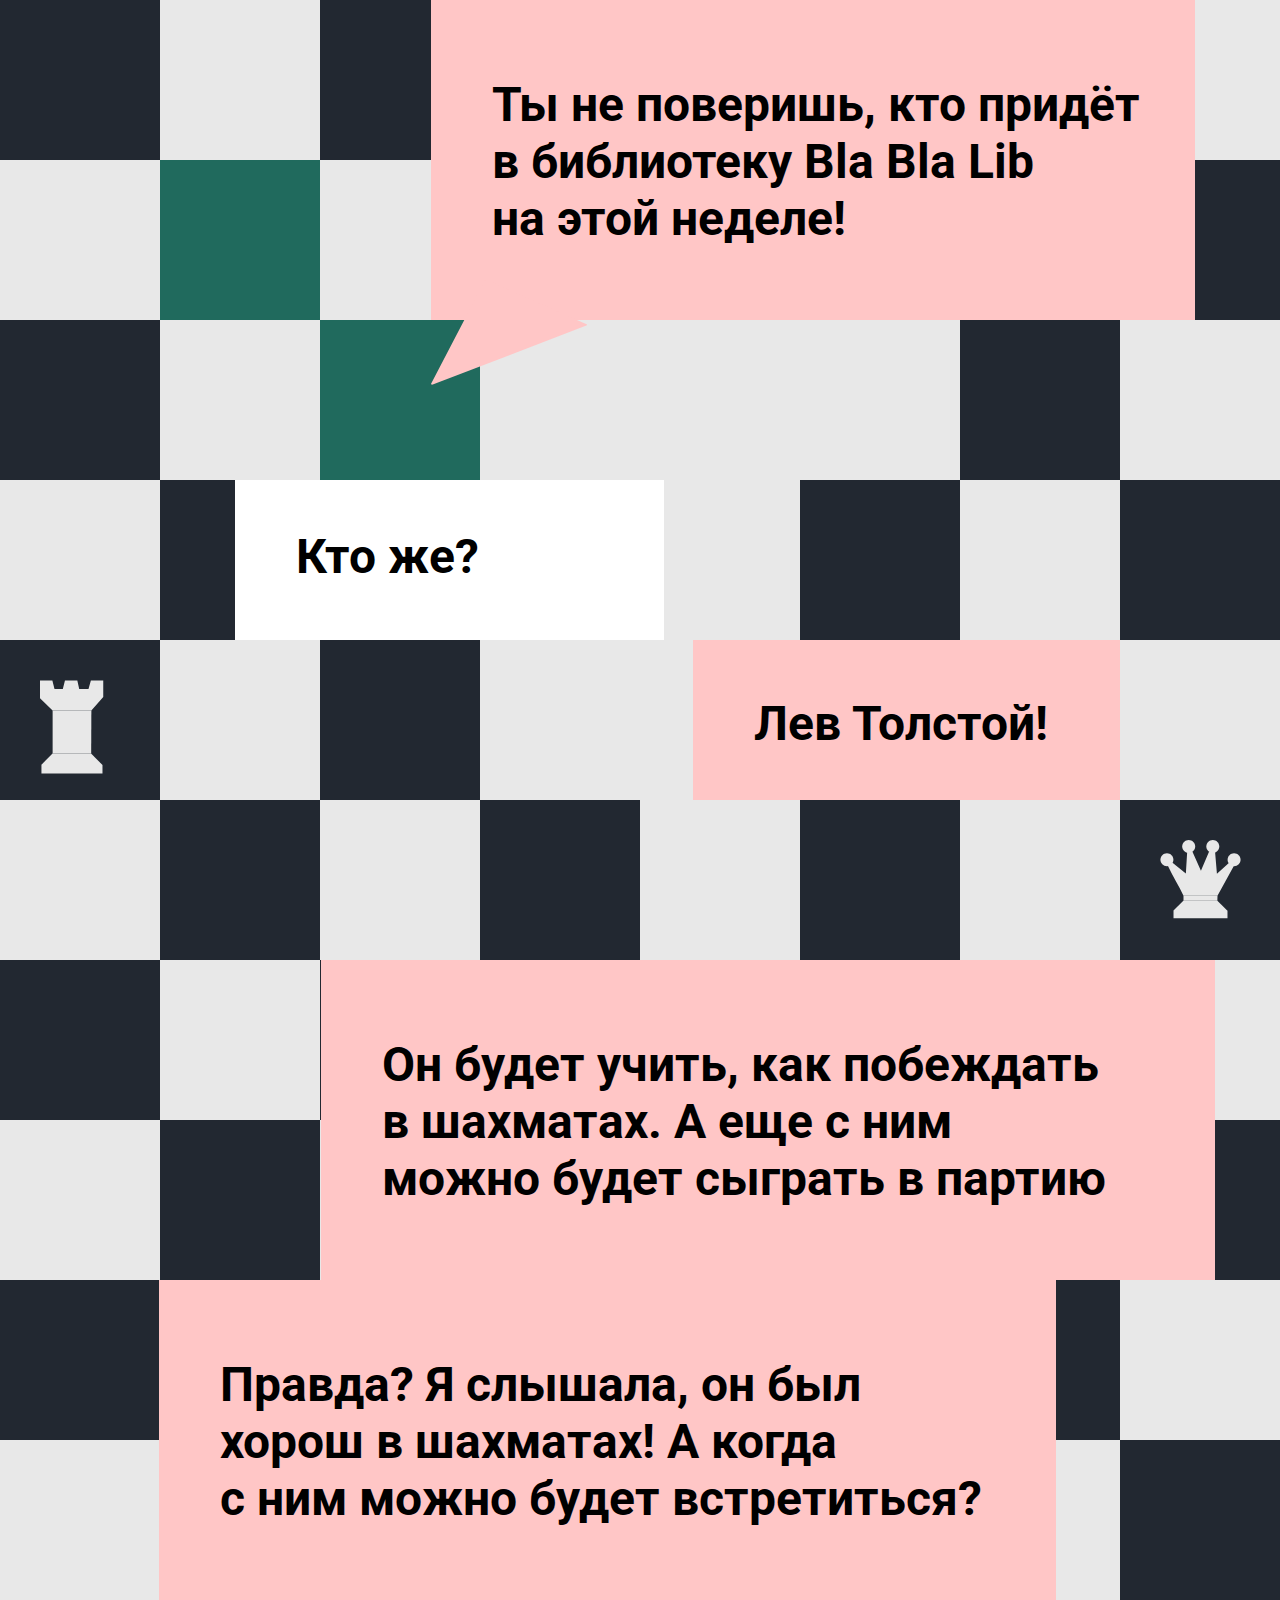
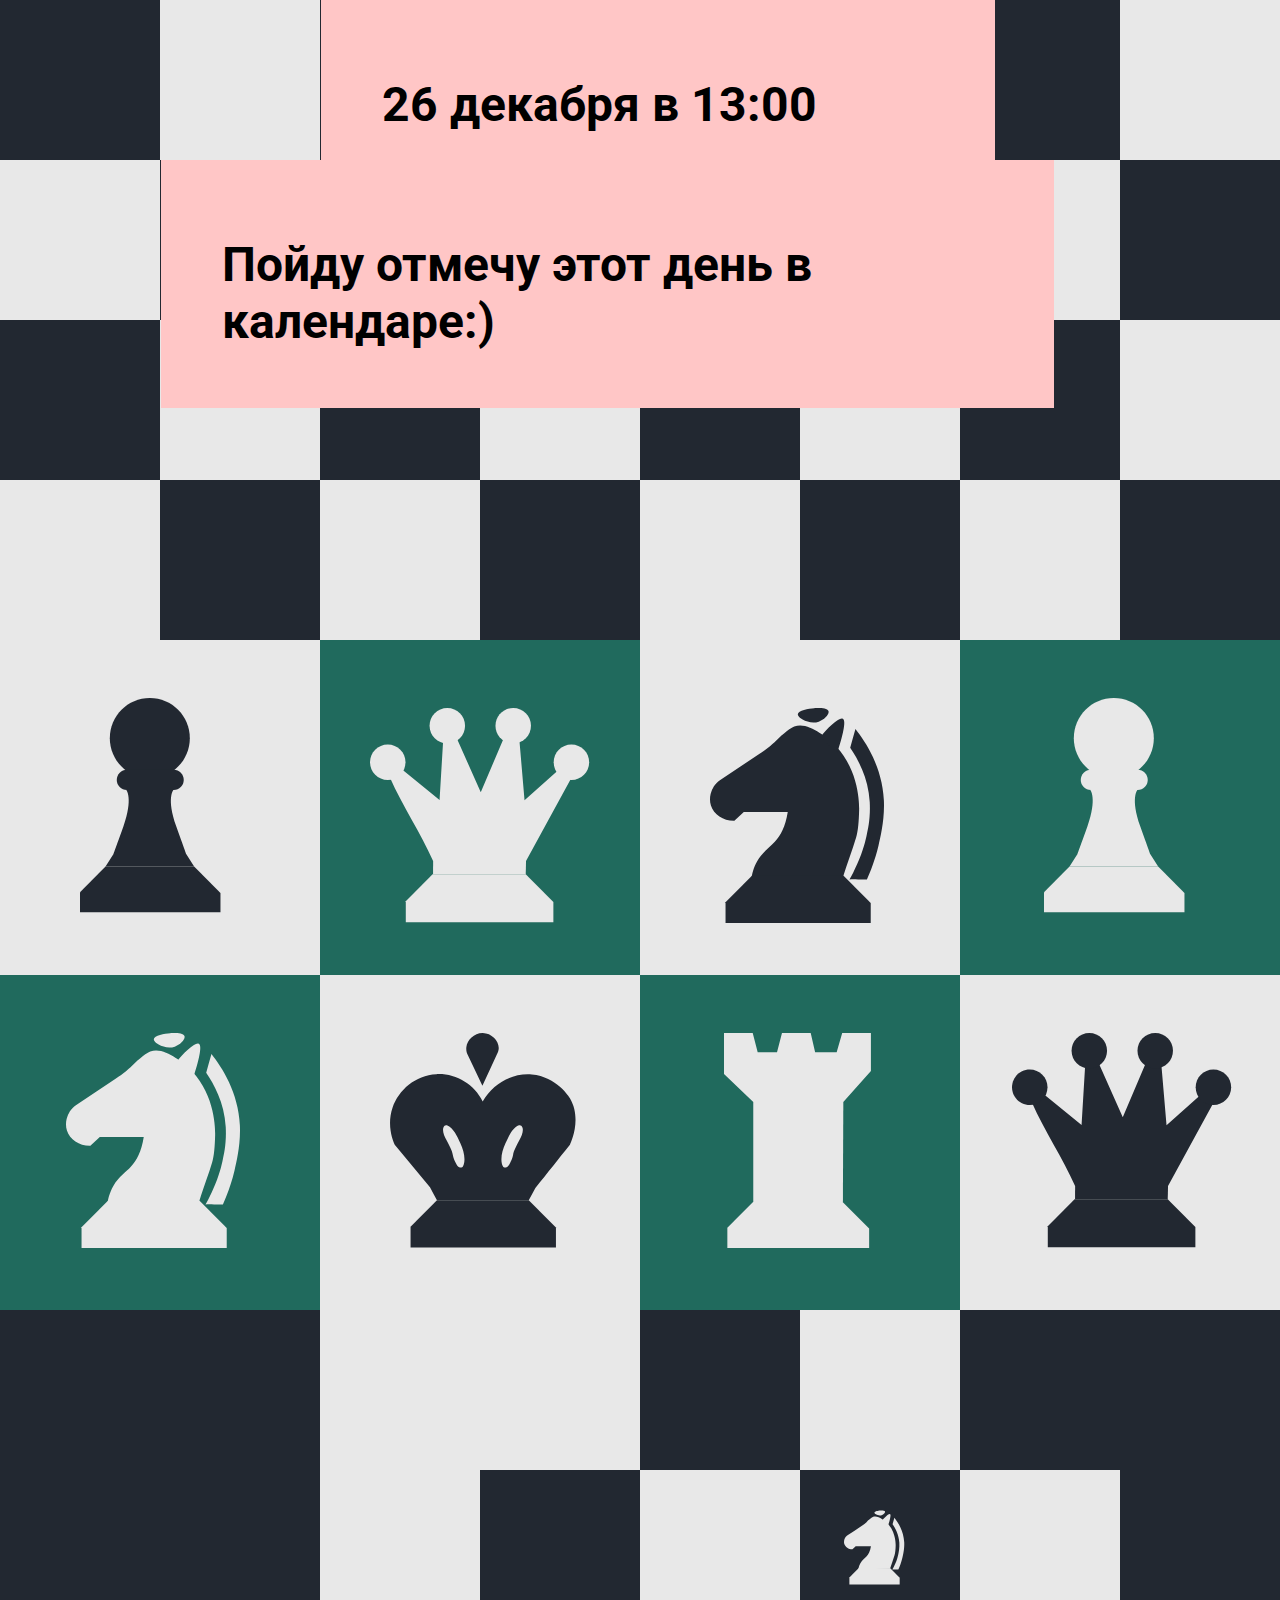
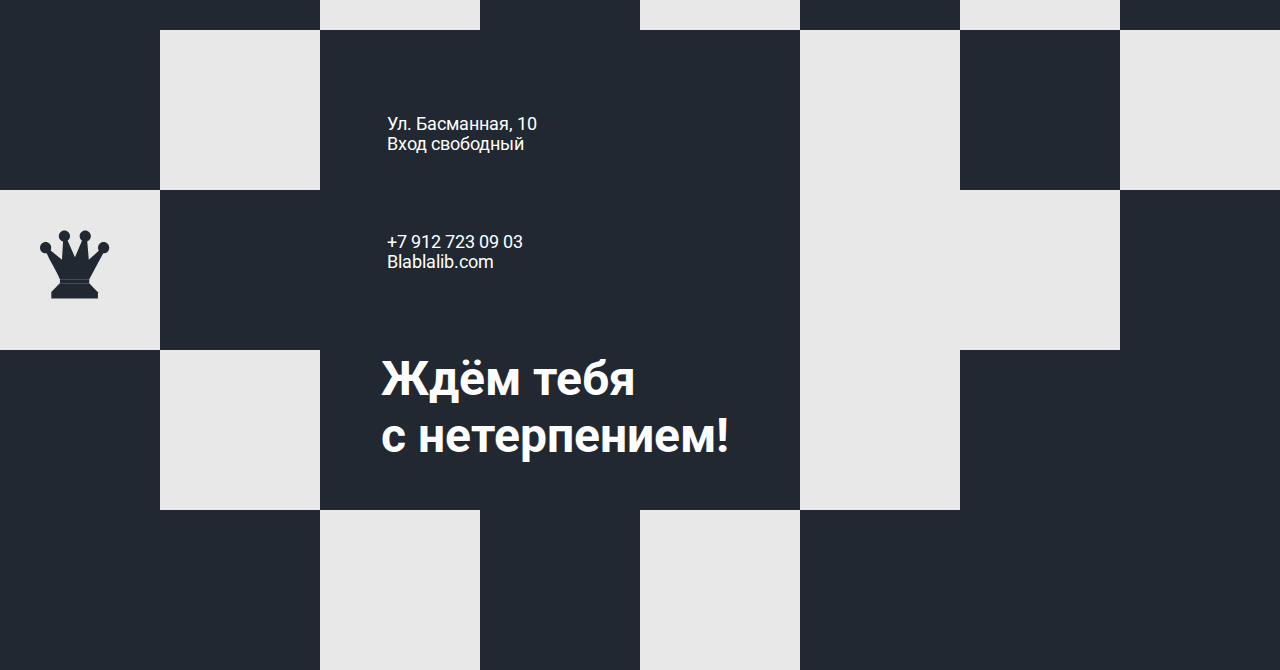
==== index.html @ cad7c288 "t" ====
<!DOCTYPE html>
<html>
<head>
  <link rel="preconnect" href="https://fonts.gstatic.com">
  <link href="https://fonts.googleapis.com/css2?family=Roboto:wght@300,400,700&display=swap" rel="stylesheet">

  <link rel="stylesheet" href="stylesheet/style.css">
    <title></title>
    </head>


    <body>

<div class="">

      <div id="bubble1">
 <div class="item-bubble1" style="background-color: #FFC6C6;"><h1 id="bubbletext" style="font-family: 'Roboto', sans-serif; font-size: 3rem; margin-left: 61px; margin-top: 76px;">Ты не поверишь, кто придёт <br>
в библиотеку Bla Bla Lib<br>
на этой неделе!</h1>
<img src="Images/triangle1.svg" alt="">
</div>
      </div>

      <div id="bubble2">
    <div class="item-bubble2" style="background-color: #FFFF;"><h1 id="bubbletext" style="font-family: 'Roboto', sans-serif; font-size: 3rem; margin-left: 61px; margin-top: 48px;">Кто же?</h1></div>

      </div>

      <div id="bubble3">
    <div class="item-bubble3" style="background-color: #FFC6C6;"><h1 id="bubbletext" style="font-family: 'Roboto', sans-serif; font-size: 3rem; line-height: 160px; margin-left: 61px; margin-top: 4px; text-align: left;">Лев Толстой!</h1></div>
      </div>

      <div id="bubble4">
    <div class="item-bubble4" style="background-color: #FFC6C6;"><h1 id="bubbletext" style="font-family: 'Roboto', sans-serif; font-size: 3rem; margin-left: 61px; margin-top: 76px;">Он будет учить, как побеждать<br>
в шахматах. А еще с ним <br>
можно будет сыграть  в партию</h1></div>
      </div>


      <div id="bubble5">
    <div class="item-bubble5" style="background-color: #FFC6C6;"><h1 id="bubbletext" style="font-family: 'Roboto', sans-serif; font-size: 48px; margin-left: 61px; margin-top: 76px;">Правда? Я слышала, он был <br>
хорош в шахматах! А когда <br>
с ним можно будет встретиться?</h1></div>
      </div>

      <div id="bubble6">
    <div class="item-bubble6" style="background-color: #FFC6C6;"><h1 id="bubbletext" style="  font-family: 'Roboto', sans-serif; font-size: 48px; margin-left: 61px; margin-top: 76px;">26 декабря в 13:00</h1></div>
      </div>


      <div id="bubble7">
    <div class="item-bubble7" style="background-color: #FFC6C6;"><h1 id="bubbletext" style="  font-family: 'Roboto', sans-serif; font-size: 48px; margin-left: 61px; margin-top: 76px;">Пойду отмечу этот день
в календаре:)</h1></div>
      </div>


<div class="grid-container1">
   <div class="grid-item1" style="background: #222831;"></div>
   <div class="grid-item1" style="background: #E8E8E8;"></div>
   <div class="grid-item1" style="background: #222831;"></div>
   <div class="grid-item1" style="background: #E8E8E8;"></div>
   <div class="grid-item1" style="background: #222831;"></div>
   <div class="grid-item1" style="background: #E8E8E8;"></div>
   <div class="grid-item1" style="background: #222831;"></div>
   <div class="grid-item1" style="background: #E8E8E8;"></div>
   <!-- #8 -->
   <div class="grid-item1" style="background: #E8E8E8;"></div>
   <div class="grid-item1" style="background: #206A5D;"></div>
   <div class="grid-item1" style="background: #E8E8E8;"></div>
   <div class="grid-item1" style="background: #222831;"></div>
   <div class="grid-item1" style="background: #E8E8E8;"></div>
   <div class="grid-item1" style="background: #222831;"></div>
   <div class="grid-item1" style="background: #E8E8E8;"></div>
   <div class="grid-item1" style="background: #222831;"></div>
   <!-- 8 -->
   <div class="grid-item1" style="background: #222831;"></div>
   <div class="grid-item1" style="background: #E8E8E8;"></div>
   <div class="grid-item1" style="background: #206A5D;"></div>
   <div class="grid-item1" style="background: #E8E8E8;"></div>
   <div class="grid-item1" style="background: #E8E8E8;"></div>
   <div class="grid-item1" style="background: #E8E8E8;"></div>
   <div class="grid-item1" style="background: #222831;"></div>
   <div class="grid-item1" style="background: #E8E8E8;"></div>
   <!-- 8 -->
   <div class="grid-item1" style="background: #E8E8E8;"></div>
   <div class="grid-item1" style="background: #222831;"></div>
   <div class="grid-item1" style="background: #E8E8E8;"></div>
   <div class="grid-item1" style="background: #222831;"></div>
   <div class="grid-item1" style="background: #E8E8E8;"></div>
   <div class="grid-item1" style="background: #222831;"></div>
   <div class="grid-item1" style="background: #E8E8E8;">
        <div class="animationkoroleva"></div>
   </div>
   <div class="grid-item1" style="background: #222831;">
        <!-- <div class="animationkoroleva"></div> -->
   </div>
   <!-- 8 -->
   <div class="grid-item1" style="background: #222831;">


     <img class="image1" src="Images/belayaladya.svg" alt="belayaladya">
     <div class="animationwhiteladya"></div>
   </img>


   </div>

   <div class="grid-item1" style="background: #E8E8E8;">
     <div class="animationwhiteladya"></div>
   </div>

   <div class="grid-item1" style="background: #222831;">
     <div class="animationwhiteladya"></div>
   </div>

   <div class="grid-item1" style="background: #E8E8E8;"></div>
   <div class="grid-item1" style="background: #E8E8E8;"></div>
   <div class="grid-item1" style="background: #E8E8E8;"></div>
   <div class="grid-item1" style="background: #222831;"></div>
   <div class="grid-item1" style="background: #E8E8E8;">
        <div class="animationkoroleva"></div>
   </div>
   <!-- #8 -->
   <div class="grid-item1" style="background: #E8E8E8;"></div>
   <div class="grid-item1" style="background: #222831;"></div>
   <div class="grid-item1" style="background: #E8E8E8;">
     <div class="animationwhiteladya"></div>
   </div>
   <div class="grid-item1" style="background: #222831;"></div>
   <div class="grid-item1" style="background: #E8E8E8;"></div>
   <div class="grid-item1" style="background: #222831;"></div>
   <div class="grid-item1" style="background: #E8E8E8;"></div>
   <div class="grid-item1" style="background: #222831;">
     <img class="image2" src="Images/belayakoroleva.svg" alt="belayakoroleva">
       <div class="animationkoroleva"></div>
     </img>
   </div>
   <!-- 8 -->
   <div class="grid-item1" style="background: #222831;"></div>
   <div class="grid-item1" style="background: #E8E8E8;"></div>
   <div class="grid-item1" style="background: #222831;"></div>
   <div class="grid-item1" style="background: #E8E8E8;"></div>
   <div class="grid-item1" style="background: #222831;"></div>
   <div class="grid-item1" style="background: #E8E8E8;"></div>
   <div class="grid-item1" style="background: #222831;"></div>
   <div class="grid-item1" style="background: #E8E8E8;"></div>
   <!-- 8 -->
   <div class="grid-item1" style="background: #E8E8E8;"></div>
   <div class="grid-item1" style="background: #222831;"></div>
   <div class="grid-item1" style="background: #E8E8E8;"></div>
   <div class="grid-item1" style="background: #222831;"></div>
   <div class="grid-item1" style="background: #E8E8E8;"></div>
   <div class="grid-item1" style="background: #222831;"></div>
   <div class="grid-item1" style="background: #E8E8E8;"></div>
   <div class="grid-item1" style="background: #222831;"></div>
   <!-- 8 -->
   <div class="grid-item1" style="background: #222831;"></div>
   <div class="grid-item1" style="background: #E8E8E8;"></div>
   <div class="grid-item1" style="background: #222831;"></div>
   <div class="grid-item1" style="background: #E8E8E8;"></div>
   <div class="grid-item1" style="background: #222831;"></div>
   <div class="grid-item1" style="background: #E8E8E8;"></div>
   <div class="grid-item1" style="background: #222831;"></div>
   <div class="grid-item1" style="background: #E8E8E8;"></div>
   <!-- 8 -->
   <div class="grid-item1" style="background: #E8E8E8;"></div>
   <div class="grid-item1" style="background: #222831;"></div>
   <div class="grid-item1" style="background: #E8E8E8;"></div>
   <div class="grid-item1" style="background: #222831;"></div>
   <div class="grid-item1" style="background: #E8E8E8;"></div>
   <div class="grid-item1" style="background: #222831;"></div>
   <div class="grid-item1" style="background: #E8E8E8;"></div>
   <div class="grid-item1" style="background: #222831;"></div>
   <!-- 8 -->
   <div class="grid-item1" style="background: #222831;"></div>
   <div class="grid-item1" style="background: #E8E8E8;"></div>
   <div class="grid-item1" style="background: #222831;"></div>
   <div class="grid-item1" style="background: #E8E8E8;"></div>
   <div class="grid-item1" style="background: #222831;"></div>
   <div class="grid-item1" style="background: #E8E8E8;"></div>
   <div class="grid-item1" style="background: #222831;"></div>
   <div class="grid-item1" style="background: #E8E8E8;"></div>
   <!-- 8 -->
   <div class="grid-item1" style="background: #E8E8E8;"></div>
   <div class="grid-item1" style="background: #222831;"></div>
   <div class="grid-item1" style="background: #E8E8E8;"></div>
   <div class="grid-item1" style="background: #222831;"></div>
   <div class="grid-item1" style="background: #E8E8E8;"></div>
   <div class="grid-item1" style="background: #222831;"></div>
   <div class="grid-item1" style="background: #E8E8E8;"></div>
   <div class="grid-item1" style="background: #222831;"></div>
   <!-- 8 -->
   <div class="grid-item1" style="background: #222831;"></div>
   <div class="grid-item1" style="background: #E8E8E8;"></div>
   <div class="grid-item1" style="background: #222831;"></div>
   <div class="grid-item1" style="background: #E8E8E8;"></div>
   <div class="grid-item1" style="background: #222831;"></div>
   <div class="grid-item1" style="background: #E8E8E8;"></div>
   <div class="grid-item1" style="background: #222831;"></div>
   <div class="grid-item1" style="background: #E8E8E8;"></div>
   <!-- 8 -->
   <div class="grid-item1" style="background: #E8E8E8;"></div>
   <div class="grid-item1" style="background: #222831;"></div>
   <div class="grid-item1" style="background: #E8E8E8;"></div>
   <div class="grid-item1" style="background: #222831;"></div>
   <div class="grid-item1" style="background: #E8E8E8;"></div>
   <div class="grid-item1" style="background: #222831;"></div>
   <div class="grid-item1" style="background: #E8E8E8;"></div>
   <div class="grid-item1" style="background: #222831;"></div>

</div class="grid-2">

<div class="line1">
<div class="grid-item2" style="background: #E8E8E8;">
  <img id="image3" src="Images/figurka3.svg" alt="figurka3"></img>
</div>

<div class="grid-item2" style="background: #206A5D;">
<img id="image4" src="Images/figurka4.svg" alt="belayakoroleva"></img>
</div>

<div class="grid-item2" style="background: #E8E8E8;">
  <img id="image5" src="Images/figurka5.svg" alt="belayakoroleva"></img>
</div>

<div class="grid-item2" style="background: #206A5D;">
  <img id="image6" src="Images/figurka6.svg" alt="belayakoroleva"></img>
</div>
</div>


<div class="line2">

<div class="grid-item2" style="background: #206A5D;">
    <div><img id="image7" src="Images/figurka7.svg" alt="belayakoroleva"></img></div>
</div>

<div class="grid-item2" style="background: #E8E8E8;">
    <div><img id="image8" src="Images/figurka8.svg" alt="belayakoroleva"></img></div>
</div>

<div class="grid-item2" style="background: #206A5D;">
    <div><img id="image9" src="Images/figurka9.svg" alt="belayakoroleva"></img></div>
</div>

<div class="grid-item2" style="background: #E8E8E8;">
    <div><img id="image10" src="Images/figurka10.svg" alt="belayakoroleva"></img></div>
</div>

</div>
</div>

<div class="grid-container-3">
   <div class="grid-item3" style="background: #222831;"></div>
   <div class="grid-item3" style="background: #222831;"></div>
   <div class="grid-item3" style="background: #E8E8E8;"></div>
   <div class="grid-item3" style="background: #E8E8E8;"></div>
   <div class="grid-item3" style="background: #222831;"></div>
   <div class="grid-item3" style="background: #E8E8E8;"></div>
   <div class="grid-item3" style="background: #222831;"></div>
   <div class="grid-item3" style="background: #222831;"></div>
   <!-- 4 -->
   <div class="grid-item3" style="background: #222831;"></div>
   <div class="grid-item3" style="background: #222831;"></div>
   <div class="grid-item3" style="background: #E8E8E8;"></div>
   <div class="grid-item3" style="background: #222831;"></div>
   <div class="grid-item3" style="background: #E8E8E8;"></div>
   <div class="grid-item3" style="background: #222831;">
     <img id="image11" src="Images/figurka11.svg" alt="belayakoroleva"></img>
   </div>
   <div class="grid-item3" style="background: #E8E8E8;"></div>
   <div class="grid-item3" style="background: #222831;"></div>
   <!-- 4 -->
   <div class="grid-item3" style="background: #222831;"></div>
   <div class="grid-item3" style="background: #E8E8E8;"></div>
   <div class="grid-item3" style="background: #222831;">
       <p class="basmannaya" style="color: #FFFFFF; font-family: 'Roboto', sans-serif;  font-weight: regular; font-size: 1.1rem; margin-left: 3.8em; margin-top: 4.75em;">Ул. Басманная, 10 <br>Вход свободный</p>
   </div>
   <div class="grid-item3" style="background: #222831;"></div>
   <div class="grid-item3" style="background: #222831;"></div>
   <div class="grid-item3" style="background: #E8E8E8;"></div>
   <div class="grid-item3" style="background: #222831;"></div>
   <div class="grid-item3" style="background: #E8E8E8;"></div>
   <!-- 4 -->
   <div class="grid-item1" style="background: #E8E8E8;">
     <img id="image12" src="Images/figurka12.svg" alt="belayakoroleva"></img>
   </div>
   <div class="grid-item3" style="background: #222831;"></div>
   <div class="grid-item3" style="background: #222831;">
      <p class="phonenumber" style="color: #FFFFFF; font-family: 'Roboto', sans-serif; font-weight: regular; font-size: 1.1rem; margin-left: 3.8em; margin-top: 2.4em;">+7 912 723 09 03 <br>Blablalib.com</p>
   </div>
   <div class="grid-item3" style="background: #222831;"></div>
   <div class="grid-item3" style="background: #222831;"></div>
   <div class="grid-item3" style="background: #E8E8E8;"></div>
   <div class="grid-item3" style="background: #E8E8E8;"></div>
   <div class="grid-item3" style="background: #222831;"></div>
   <!-- 4 -->
   <div class="grid-item3" style="background: #222831;"></div>
   <div class="grid-item3" style="background: #E8E8E8;">
     <p class="zhdyom" style="color: #FFFFFF; font-family: 'Roboto', sans-serif; font-weight: bold; font-size: 3rem; margin-left: 4.6em; margin-top: 0;">Ждём тебя <br>
с нетерпением!</p>
   </div>
   <div class="grid-item3" style="background: #222831;"></div>
   <div class="grid-item3" style="background: #222831;"></div>
   <div class="grid-item3" style="background: #222831;"></div>
   <div class="grid-item3" style="background: #E8E8E8;"></div>
   <div class="grid-item3" style="background: #222831;"></div>
   <div class="grid-item3" style="background: #222831;"></div>
   <!-- 4 -->
   <div class="grid-item3" style="background: #222831;"></div>
   <div class="grid-item3" style="background: #222831;"></div>
   <div class="grid-item3" style="background: #E8E8E8;"></div>
   <div class="grid-item3" style="background: #222831;"></div>
   <div class="grid-item3" style="background: #E8E8E8;"></div>
   <div class="grid-item3" style="background: #222831;"></div>
   <div class="grid-item3" style="background: #222831;"></div>
   <div class="grid-item3" style="background: #222831;"></div>
 </div>




</div>
    </body>
 </html>
---- stylesheet/style.css ----
body {
  background-color: white;
  font-family: 'Roboto' sans-serif;
  margin: 0;
  width: 1280px;
  height: auto;
}

@media (min-width: 1680px) {
  h1 {
    font-size: 3.8125rem;
  }

  .grid-item1 {
    width: 210px;
    height: 210px;
  }
  .grid-item2 {
    width: 420px;
    height: 420px;
  }

}

@media (min-width: 320px) {
  #bubbletext {
    font-size: .75rem;
  }
  .grid-item1 {
    width: 80px;
    height: 80px;
  }
  .grid-item2 {
    width: 160px;
    height: 160px;
  }
}

.item-bubble1 {
  background-color: #FFC6C6;
  width: 764px;
  height: 320px;
  z-index: 3;
  left: 431px;
  top: 0px;
  position: absolute;
  justify-content: center;
}


.item-bubble2 {
  background-color: #FFFF;
  width: 429px;
  height: 160px;
  z-index: 4;
  left: 235px;
  top: 480px;
  position: absolute;
  justify-content: center;
}

.triangle2 {
  position: relative;
  left: 430px;
  top: 460px;
  z-index: 16;
  display: inline-block;
}

.item-bubble3 {
  background-color: #FFC6C6;
  width: 427px;
  height: 160px;
  z-index: 5;
  left: 693px;
  top: 640px;
  position: absolute;
  justify-content: center;
}

.item-bubble4 {
  background-color: #FFC6C6;
  width: 894px;
  height: 320px;
  z-index: 6;
  left: 321px;
  top: 960px;
  position: absolute;
  justify-content: center;
}

.item-bubble5 {
  background-color: #FFFF;
  width: 897px;
  height: 320px;
  z-index: 7;
  left: 159px;
  top: 1280px;
  display: inline-block;
  position: absolute;
  justify-content: center;
}

.item-bubble6 {
  background-color: #FFC6C6;
  width: 674px;
  height: 160px;
  z-index: 8;
  left: 321px;
  top: 1600px;
    display: inline-block;
    position: absolute;
    justify-content: center;
}

.item-bubble7 {
  background-color: #FFFF;
  width: 893px;
  height: 248px;
  z-index: 9;
  left: 161px;
  top: 1760px;
  display: inline-block;
  position: absolute;
  justify-content: center;
}


/* CONTAINERS */

.grid-container1 {

  z-index: 1;
  height: 960px;

  display: grid;
  grid-template-columns: repeat(8, 1fr) ;
  grid-template-rows: repeat(14, 1fr);
  grid-gap: 0;
  justify-content: center;

}

.grid-item1 {
  position: relative;
  width: 160px;
  height: 160px;

}

.grid-2 {
  height: 320px;
  width: 640px;
  display: grid;
  grid-template-columns: repeat(4, 1fr);
  grid-template-rows: 1fr 1fr;
  z-index: 10;
  position: relative;
  grid-gap: 0;

}


.grid-item2 {
position: relative;
display: inline-block;
justify-content: center;
  width: 320px;
  height: 335px;
}

.line1 {
  display: flex;
  margin-top: 1280px;
}

.line2 {
  display: flex;
}

.image1 {
  position: absolute;
  width: 64.23px;
  height: 94px;
  justify-content: center;
  display: inline-block;
  align-items: center;
  left: calc(50% - 40px);
  top: calc(50% - 40px);

}

.animationwhiteladya {
  width: 480px;
  height: 320px;
  top: 673px;
  left: 48px;
  display: block;
  position: absolute;
  animation-name: animationwhiteladya;
  animation-duration: 4s;
  animation-play-state: paused;
}

.animationwhiteladya:active, .animationwhiteladya:hover{
  animation-play-state: running;
}

@keyframes animationwhiteladya {
  0% {top: 673px; left: 48px;}
  33% {top: 673px; left: 208px; }
  66% {top: 673px; left: 368px; }
  100% {top: 833px; left: 368px; }
}



.image2 {
  position: relative;
  width: 81px;
  height: 79.15px;
  justify-content: center;
  display: inline-block;
  left: calc(50% - 40px);
  top: calc(50% - 40px);
}

.animationkoroleva {
  width: 320px;
  height: 480px;
  top: 840px;
  left: 1115px;
  display: inline-block;
  position: absolute;
  animation-name: animationkoroleva;
  animation-duration: 4s;
  animation-play-state: paused;
}

.animationkoroleva:active {
  animation-play-state: running;
}

@keyframes animationkoroleva {
0% {top: 840px; left: 1155px;}
  33% {top: 680px; left: 1155px; }
  66% {top: 522px; left: 1155px; }
  100% {top: 520px; left: 1000px; }
}

#image3 {
  position: relative;
  width: 141.46px;
  height: 215.3px;
  justify-content: center;
  display: inline-block;
  left: calc(50% - 80px);
  top: calc(50% - 110px);
  animation-name: rotateimage3;
  animation-duration: 1s;
  animation-play-state: paused;
}

#image3:active {
  animation-play-state: running;
}

@keyframes rotateimage3 {
0% {transform: rotate(0deg);}
100% {transform: rotate(360deg);}
}



#image4 {
  position: absolute;
  width: 220.17px;
  height: 215.15px;
  justify-content: center;
  display: inline-block;
  left: calc(50% - 110px);
  top: calc(50% - 100px);
  animation-name: rotateimage4;
  animation-duration: 1s;
  animation-play-state: paused;

}


#image4:active {
  animation-play-state: running;
}

@keyframes rotateimage4 {
0% {transform: rotate(0deg);}
100% {transform: rotate(360deg);}
}

#image5 {
  position: absolute;
  justify-content: center;
  display: inline-block;
  left: calc(50% - 90px);
  top: calc(50% - 100px);
  animation-name: rotateimage5;
  animation-duration: 1s;
  animation-play-state: paused;
}


#image5:active {
  animation-play-state: running;
}

@keyframes rotateimage5 {
0% {transform: rotate(0deg);}
100% {transform: rotate(360deg);}
}

#image6 {
  position: absolute;
  width: 141.46px;
  height: 215.3px;
  justify-content: center;
  display: inline-block;
  left: calc(50% - 76px);
  top: calc(50% - 110px);
  animation-name: rotateimage6;
  animation-duration: 1s;
  animation-play-state: paused;
}


#image6:active {
  animation-play-state: running;
}

@keyframes rotateimage6 {
0% {transform: rotate(0deg);}
100% {transform: rotate(360deg);}
}

#image7 {
  position: absolute;
  justify-content: center;
  display: inline-block;
  left: calc(50% - 94px);
  top: calc(50% - 110px);
  animation-name: rotateimage7;
  animation-duration: 1s;
  animation-play-state: paused;
}


#image7:active {
  animation-play-state: running;
}

@keyframes rotateimage7 {
0% {transform: rotate(0deg);}
100% {transform: rotate(360deg);}
}

#image8 {
  position: absolute;
  width: 185.57px;
  height: 215.41px;
  justify-content: center;
  display: inline-block;
  left: calc(50% - 90px);
  top: calc(50% - 110px);
  animation-name: rotateimage8;
  animation-duration: 1s;
  animation-play-state: paused;
}


#image8:active {
  animation-play-state: running;
}

@keyframes rotateimage8 {
0% {transform: rotate(0deg);}
100% {transform: rotate(360deg);}
}

#image9 {
  position: absolute;
  justify-content: center;
  display: inline-block;
  left: calc(50% - 76px);
  top: calc(50% - 110px);
  animation-name: rotateimage9;
  animation-duration: 1s;
  animation-play-state: paused;
}


#image9:active {
  animation-play-state: running;
}

@keyframes rotateimage9 {
0% {transform: rotate(0deg);}
100% {transform: rotate(360deg);}
}

#image10 {
  position: absolute;
  width: 220.17px;
  height: 215.15px;
  justify-content: center;
  display: inline-block;
  left: calc(50% - 108px);
  top: calc(50% - 110px);
  animation-name: rotateimage10;
  animation-duration: 1s;
  animation-play-state: paused;
}


#image10:active {
  animation-play-state: running;
}

@keyframes rotateimage10 {
0% {transform: rotate(0deg);}
100% {transform: rotate(360deg);}
}


.grid-container-3{
  z-index: 12;
  height: 960px;

  display: grid;
  grid-template-columns: repeat(8, 1fr) ;
  grid-template-rows: repeat(6, 1fr);
  justify-content: center;

}

.grid-item3 {
  position: relative;
  width: 160px;
  height: 160px;
}

#image11 {
  position: absolute;
  width: 60.78px;
  height: 75.08px;
  justify-content: center;
  display: inline-block;
  align-items: center;
  left: calc(50% - 36px);
  top: calc(50% - 40px);

}

#image12 {
  position: absolute;
  width: 70.3px;
  height: 68.69px;
  justify-content: center;
  display: inline-block;
  align-items: center;
  left: calc(50% - 40px);
  top: calc(50% - 40px);

}

.basmannaya {
  position: absolute;
  width: 300px;
  z-index: 17;
}

.phonenumber {
  position: absolute;
  width: 186px;
  z-index: 18;
}
.zhdyom {
  position: absolute;
  width: 778px;
  z-index: 19;
}

.container-info {
  width: 30%;
  display: grid;
  grid-template-columns: repeat(3, 1fr) ;
  grid-template-rows: repeat(3, 1fr);
  justify-content: center;
  grid-gap: 0;


  z-index: 14;
  top: 800px;
  left: 320px;
}


/* media query */
@media (max-width: 320px) {
  .grid-container1 {

    z-index: 1;
    height: 960px;

    display: grid;
    grid-template-columns: repeat(8, 1fr) ;
    grid-template-rows: repeat(14, 1fr);
    grid-gap: 0;
    justify-content: center;
}


.grid-item4 {
  position: absolute;
  width: 160px;
  height: 160px;
}



@media (min-width: 320px) {
  #bubbletext {
    font-size: .75rem;
  }
  .grid-item1 {
    width: 80px;
    height: 80px;
  }
  .grid-item2 {
    width: 160px;
    height: 160px;
  }
}
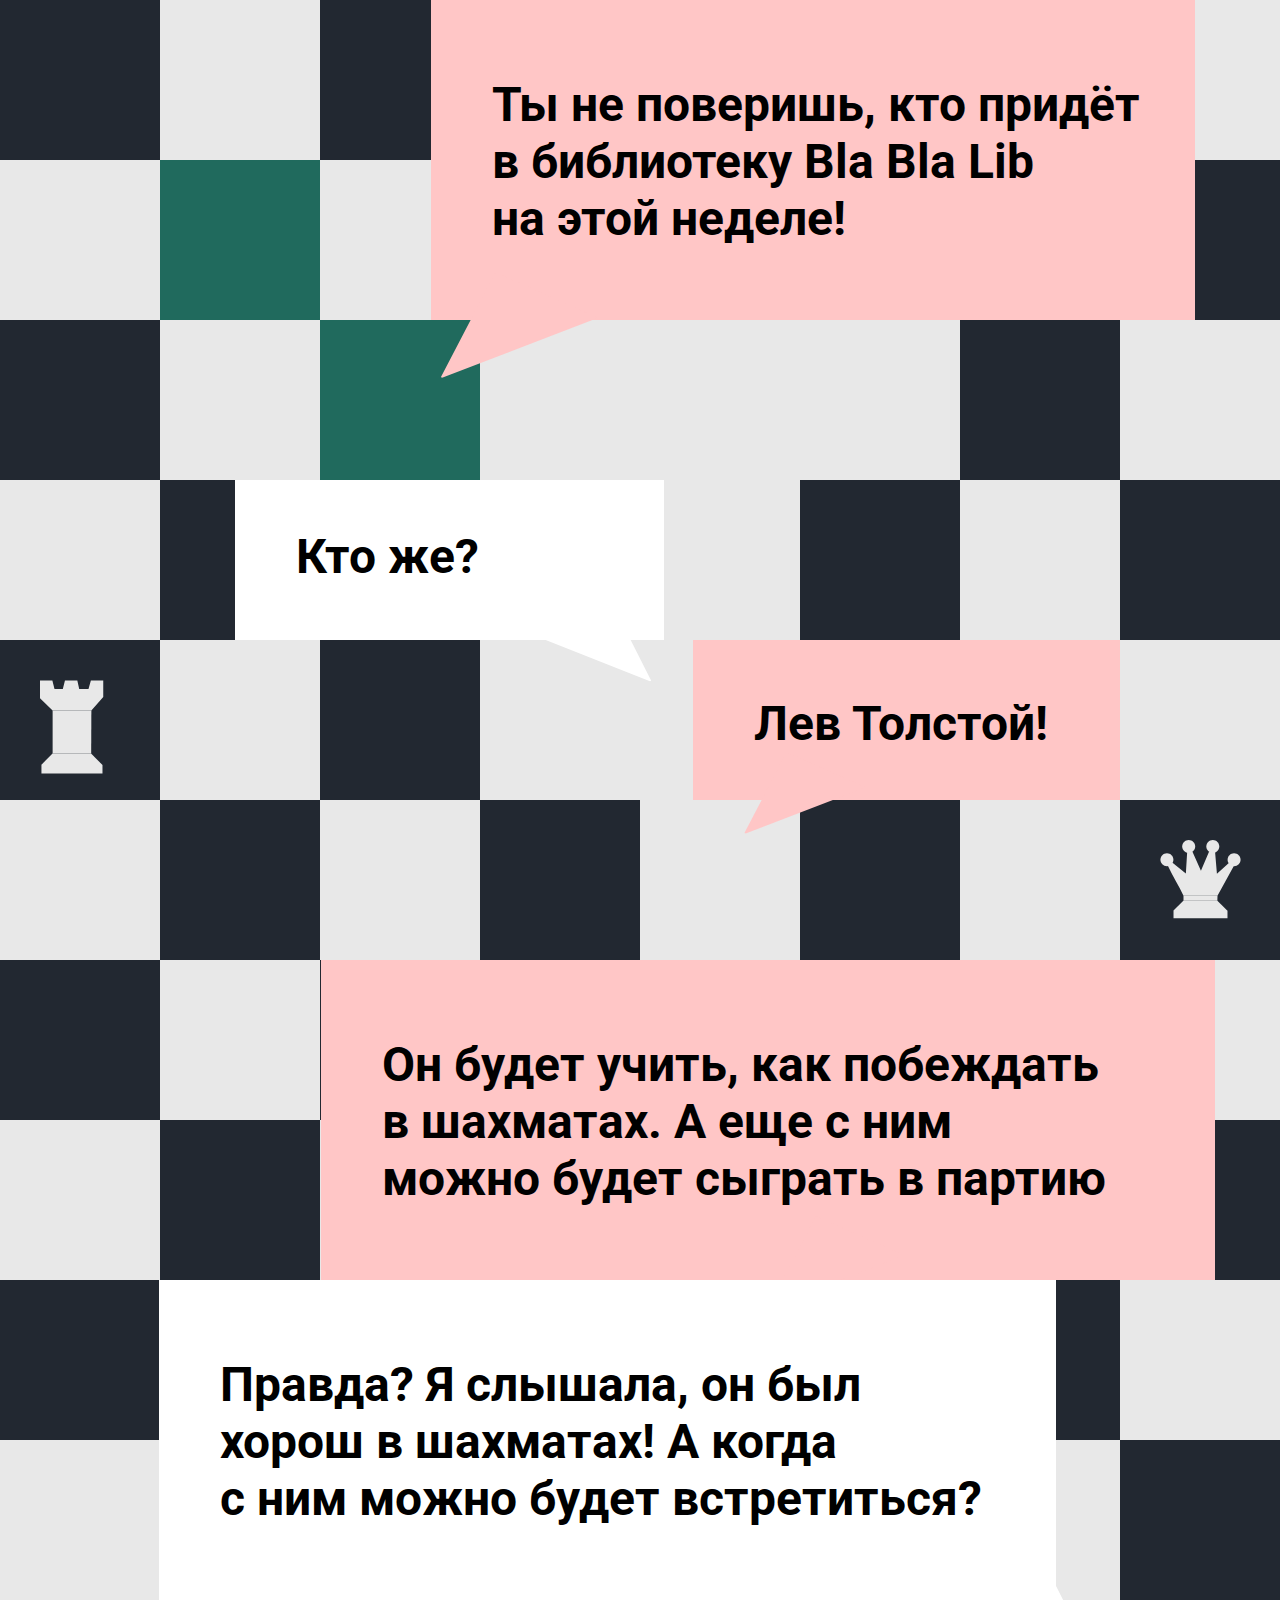
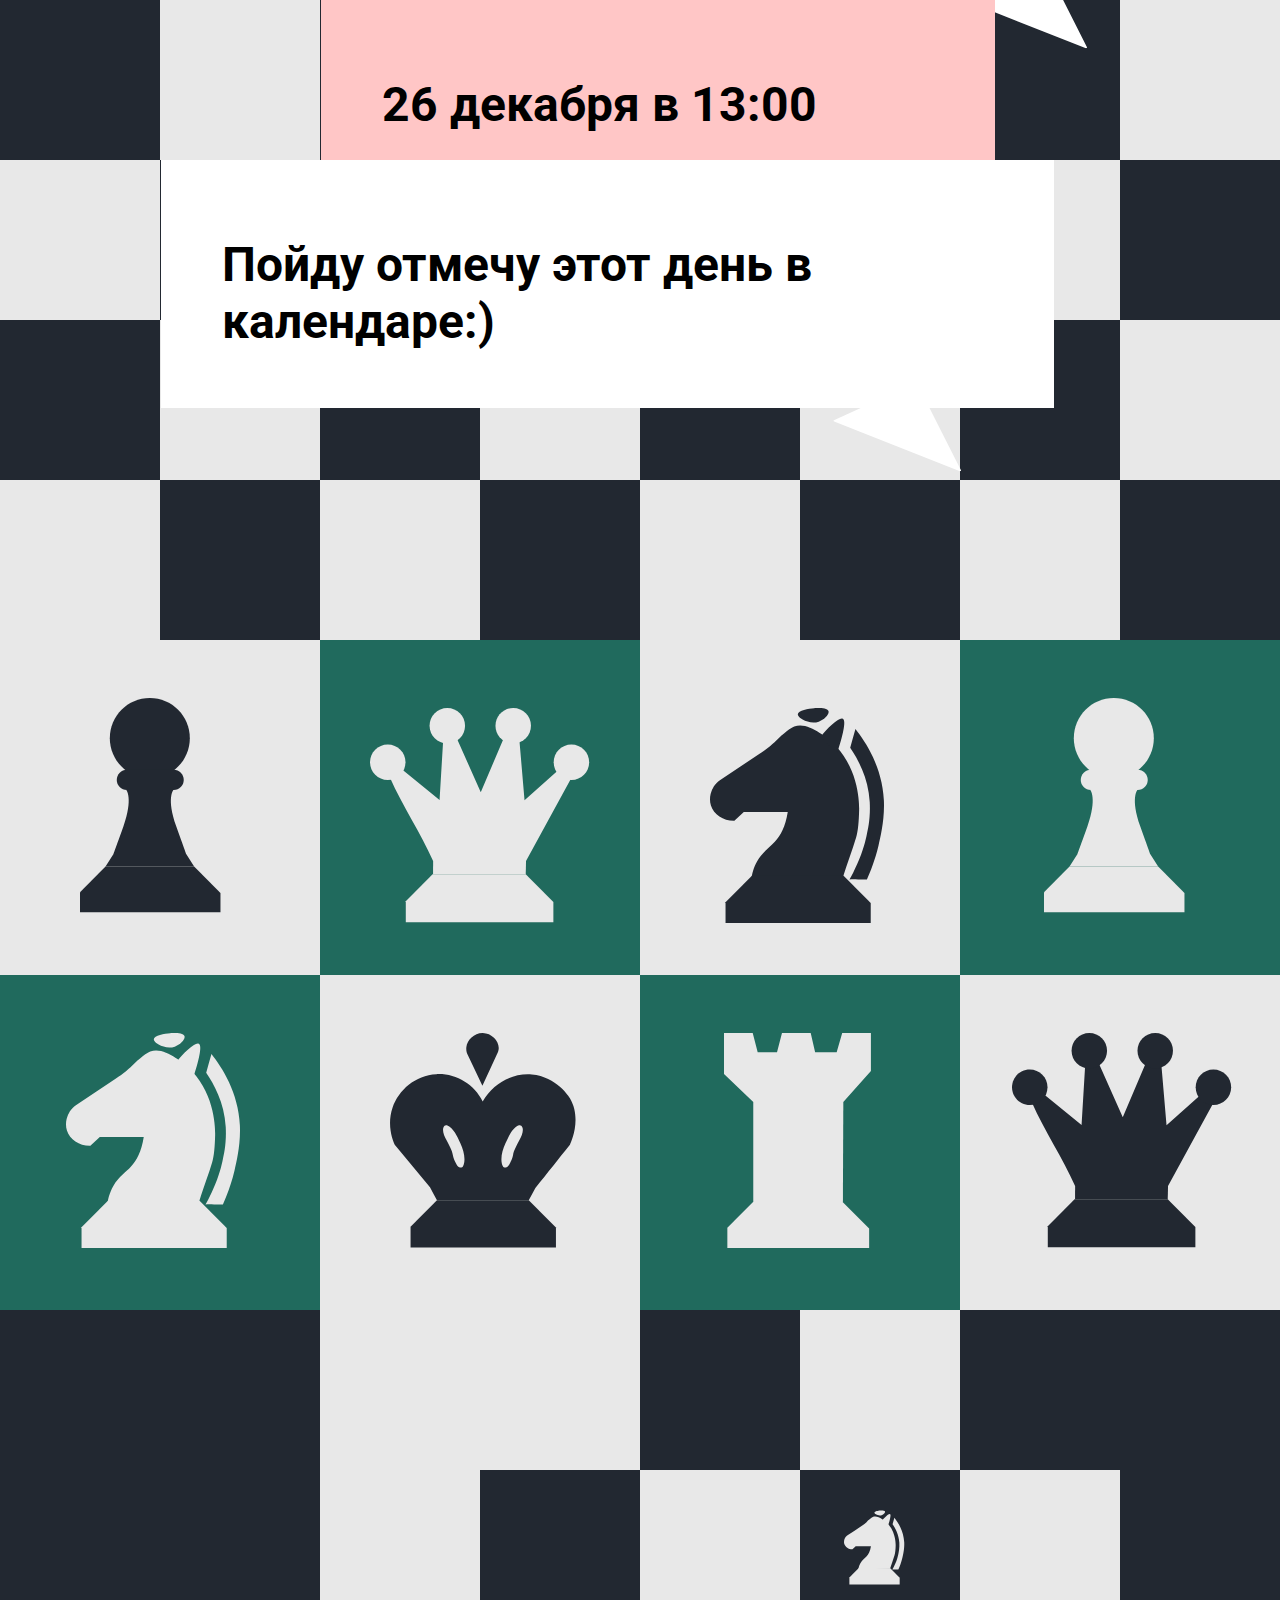
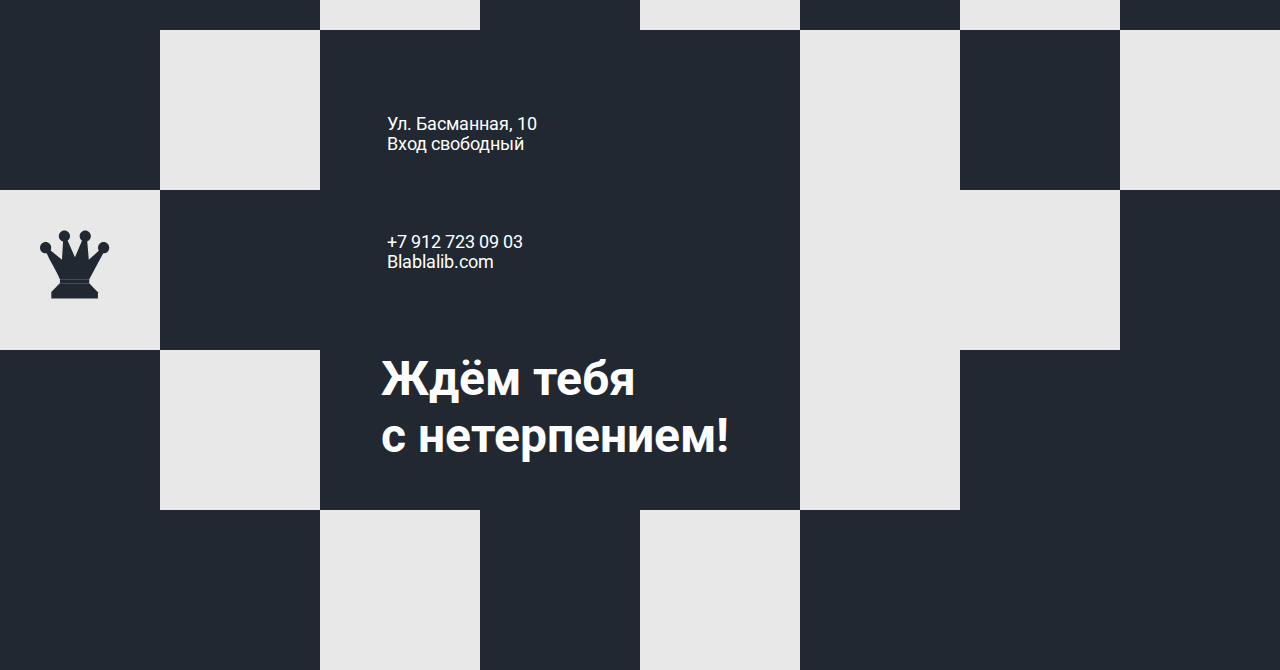
==== commit 045ef408: "t" ====
--- a/index.html
+++ b/index.html
@@ -17,40 +17,46 @@
  <div class="item-bubble1" style="background-color: #FFC6C6;"><h1 id="bubbletext" style="font-family: 'Roboto', sans-serif; font-size: 3rem; margin-left: 61px; margin-top: 76px;">Ты не поверишь, кто придёт <br>
 в библиотеку Bla Bla Lib<br>
 на этой неделе!</h1>
-<img src="Images/triangle1.svg" alt="">
+<img src="Images/triangle1.svg" alt="" class="triangle1">
 </div>
       </div>
 
       <div id="bubble2">
-    <div class="item-bubble2" style="background-color: #FFFF;"><h1 id="bubbletext" style="font-family: 'Roboto', sans-serif; font-size: 3rem; margin-left: 61px; margin-top: 48px;">Кто же?</h1></div>
+    <div class="item-bubble2" style="background-color: #FFFF;"><h1 id="bubbletext" style="font-family: 'Roboto', sans-serif; font-size: 3rem; margin-left: 61px; margin-top: 48px;">Кто же?</h1>
+      <img src="Images/triangle2.svg" alt="" class="triangle2"></div>
 
       </div>
 
       <div id="bubble3">
-    <div class="item-bubble3" style="background-color: #FFC6C6;"><h1 id="bubbletext" style="font-family: 'Roboto', sans-serif; font-size: 3rem; line-height: 160px; margin-left: 61px; margin-top: 4px; text-align: left;">Лев Толстой!</h1></div>
+    <div class="item-bubble3" style="background-color: #FFC6C6;"><h1 id="bubbletext" style="font-family: 'Roboto', sans-serif; font-size: 3rem; line-height: 160px; margin-left: 61px; margin-top: 4px; text-align: left;">Лев Толстой!</h1>
+      <img src="Images/triangle3.svg" alt="" class="triangle3"></div>
       </div>
 
       <div id="bubble4">
     <div class="item-bubble4" style="background-color: #FFC6C6;"><h1 id="bubbletext" style="font-family: 'Roboto', sans-serif; font-size: 3rem; margin-left: 61px; margin-top: 76px;">Он будет учить, как побеждать<br>
 в шахматах. А еще с ним <br>
-можно будет сыграть  в партию</h1></div>
+можно будет сыграть  в партию</h1>
+  <img src="Images/triangle4.svg" alt="" class="triangle4"></div>
       </div>
 
 
       <div id="bubble5">
-    <div class="item-bubble5" style="background-color: #FFC6C6;"><h1 id="bubbletext" style="font-family: 'Roboto', sans-serif; font-size: 48px; margin-left: 61px; margin-top: 76px;">Правда? Я слышала, он был <br>
+    <div class="item-bubble5" style="background-color: #FFFFFF;"><h1 id="bubbletext" style="font-family: 'Roboto', sans-serif; font-size: 48px; margin-left: 61px; margin-top: 76px;">Правда? Я слышала, он был <br>
 хорош в шахматах! А когда <br>
-с ним можно будет встретиться?</h1></div>
+с ним можно будет встретиться?</h1>
+  <img src="Images/triangle5.svg" alt="" class="triangle5"></div>
       </div>
 
       <div id="bubble6">
-    <div class="item-bubble6" style="background-color: #FFC6C6;"><h1 id="bubbletext" style="  font-family: 'Roboto', sans-serif; font-size: 48px; margin-left: 61px; margin-top: 76px;">26 декабря в 13:00</h1></div>
+    <div class="item-bubble6" style="background-color: #FFC6C6;"><h1 id="bubbletext" style="  font-family: 'Roboto', sans-serif; font-size: 48px; margin-left: 61px; margin-top: 76px;">26 декабря в 13:00</h1>
+      <img src="Images/triangle6.svg" alt="" class="triangle6"></div>
       </div>
 
 
       <div id="bubble7">
-    <div class="item-bubble7" style="background-color: #FFC6C6;"><h1 id="bubbletext" style="  font-family: 'Roboto', sans-serif; font-size: 48px; margin-left: 61px; margin-top: 76px;">Пойду отмечу этот день
-в календаре:)</h1></div>
+    <div class="item-bubble7" style="background-color: #FFFFFF;"><h1 id="bubbletext" style="  font-family: 'Roboto', sans-serif; font-size: 48px; margin-left: 61px; margin-top: 76px;">Пойду отмечу этот день
+в календаре:)</h1>
+  <img src="Images/triangle7.svg" alt="" class="triangle7"></div>
       </div>
 
 
@@ -89,7 +95,7 @@
    <div class="grid-item1" style="background: #E8E8E8;"></div>
    <div class="grid-item1" style="background: #222831;"></div>
    <div class="grid-item1" style="background: #E8E8E8;">
-        <div class="animationkoroleva"></div>
+        <div class="animatiokoroleva"></div>
    </div>
    <div class="grid-item1" style="background: #222831;">
         <!-- <div class="animationkoroleva"></div> -->
@@ -98,19 +104,19 @@
    <div class="grid-item1" style="background: #222831;">
 
 
-     <img class="image1" src="Images/belayaladya.svg" alt="belayaladya">
-     <div class="animationwhiteladya"></div>
+
+     <div class="whiteladya"> <img class="image1" src="Images/belayaladya.svg" alt="belayaladya"></div>
    </img>
 
 
    </div>
 
    <div class="grid-item1" style="background: #E8E8E8;">
-     <div class="animationwhiteladya"></div>
+     <div class="whiteladya"></div>
    </div>
 
    <div class="grid-item1" style="background: #222831;">
-     <div class="animationwhiteladya"></div>
+     <div class="whiteladya"></div>
    </div>
 
    <div class="grid-item1" style="background: #E8E8E8;"></div>
--- a/stylesheet/style.css
+++ b/stylesheet/style.css
@@ -59,11 +59,60 @@
   justify-content: center;
 }
 
+
+.triangle1 {
+  position: absolute;
+  left: 10px;
+  top: 17em;
+  z-index: 19;
+  display: inline-block;
+}
+
 .triangle2 {
-  position: relative;
-  left: 430px;
-  top: 460px;
-  z-index: 16;
+  position: absolute;
+  left: 18em;
+  top: 7em;
+  z-index: 20;
+  display: inline-block;
+}
+
+.triangle3 {
+  position: absolute;
+  left: 3.2em;
+  top: 7em;
+  z-index: 21;
+  display: inline-block;
+}
+
+.triangle4 {
+  position: absolute;
+  left: 28em;
+  top: 16em;
+  z-index: 22;
+  display: inline-block;
+}
+
+.triangle5 {
+  position: absolute;
+  left: 800px;
+  top: 1666,29px;
+  z-index: 23;
+  display: inline-block;
+}
+
+.triangle6 {
+  position: absolute;
+  left: 410,49px;
+  top: 1813,7px;
+  z-index: 24;
+  display: inline-block;
+}
+
+.triangle7 {
+  position: absolute;
+  left: 42em;
+  top: 2074,2px;
+  z-index: 25;
   display: inline-block;
 }
 
@@ -108,9 +157,9 @@
   z-index: 8;
   left: 321px;
   top: 1600px;
-    display: inline-block;
-    position: absolute;
-    justify-content: center;
+  display: inline-block;
+  position: absolute;
+  justify-content: center;
 }
 
 .item-bubble7 {
@@ -187,7 +236,20 @@
   align-items: center;
   left: calc(50% - 40px);
   top: calc(50% - 40px);
-
+  animation-name: whiteladya;
+  animation-duration: 1s;
+  animation-play-state: paused;
+}
+
+.whiteladya:hover {
+  animation-play-state: running;
+}
+
+@keyframes whiteladya {
+  0% {top: 673px; left: 48px;}
+  33% {top: 673px; left: 208px; }
+  66% {top: 673px; left: 368px; }
+  100% {top: 833px; left: 368px; }
 }
 
 .animationwhiteladya {
@@ -202,16 +264,6 @@
   animation-play-state: paused;
 }
 
-.animationwhiteladya:active, .animationwhiteladya:hover{
-  animation-play-state: running;
-}
-
-@keyframes animationwhiteladya {
-  0% {top: 673px; left: 48px;}
-  33% {top: 673px; left: 208px; }
-  66% {top: 673px; left: 368px; }
-  100% {top: 833px; left: 368px; }
-}
 
 
 
@@ -237,7 +289,7 @@
   animation-play-state: paused;
 }
 
-.animationkoroleva:active {
+.animationkoroleva:hover {
   animation-play-state: running;
 }
 
@@ -261,7 +313,7 @@
   animation-play-state: paused;
 }
 
-#image3:active {
+#image3:hover {
   animation-play-state: running;
 }
 
@@ -287,7 +339,7 @@
 }
 
 
-#image4:active {
+#image4:hover {
   animation-play-state: running;
 }
 
@@ -308,7 +360,7 @@
 }
 
 
-#image5:active {
+#image5:hover {
   animation-play-state: running;
 }
 
@@ -331,7 +383,7 @@
 }
 
 
-#image6:active {
+#image6:hover {
   animation-play-state: running;
 }
 
@@ -352,7 +404,7 @@
 }
 
 
-#image7:active {
+#image7:hover {
   animation-play-state: running;
 }
 
@@ -375,7 +427,7 @@
 }
 
 
-#image8:active {
+#image8:hover {
   animation-play-state: running;
 }
 
@@ -396,7 +448,7 @@
 }
 
 
-#image9:active {
+#image9:hover {
   animation-play-state: running;
 }
 
@@ -419,7 +471,7 @@
 }
 
 
-#image10:active {
+#image10:hover {
   animation-play-state: running;
 }
 
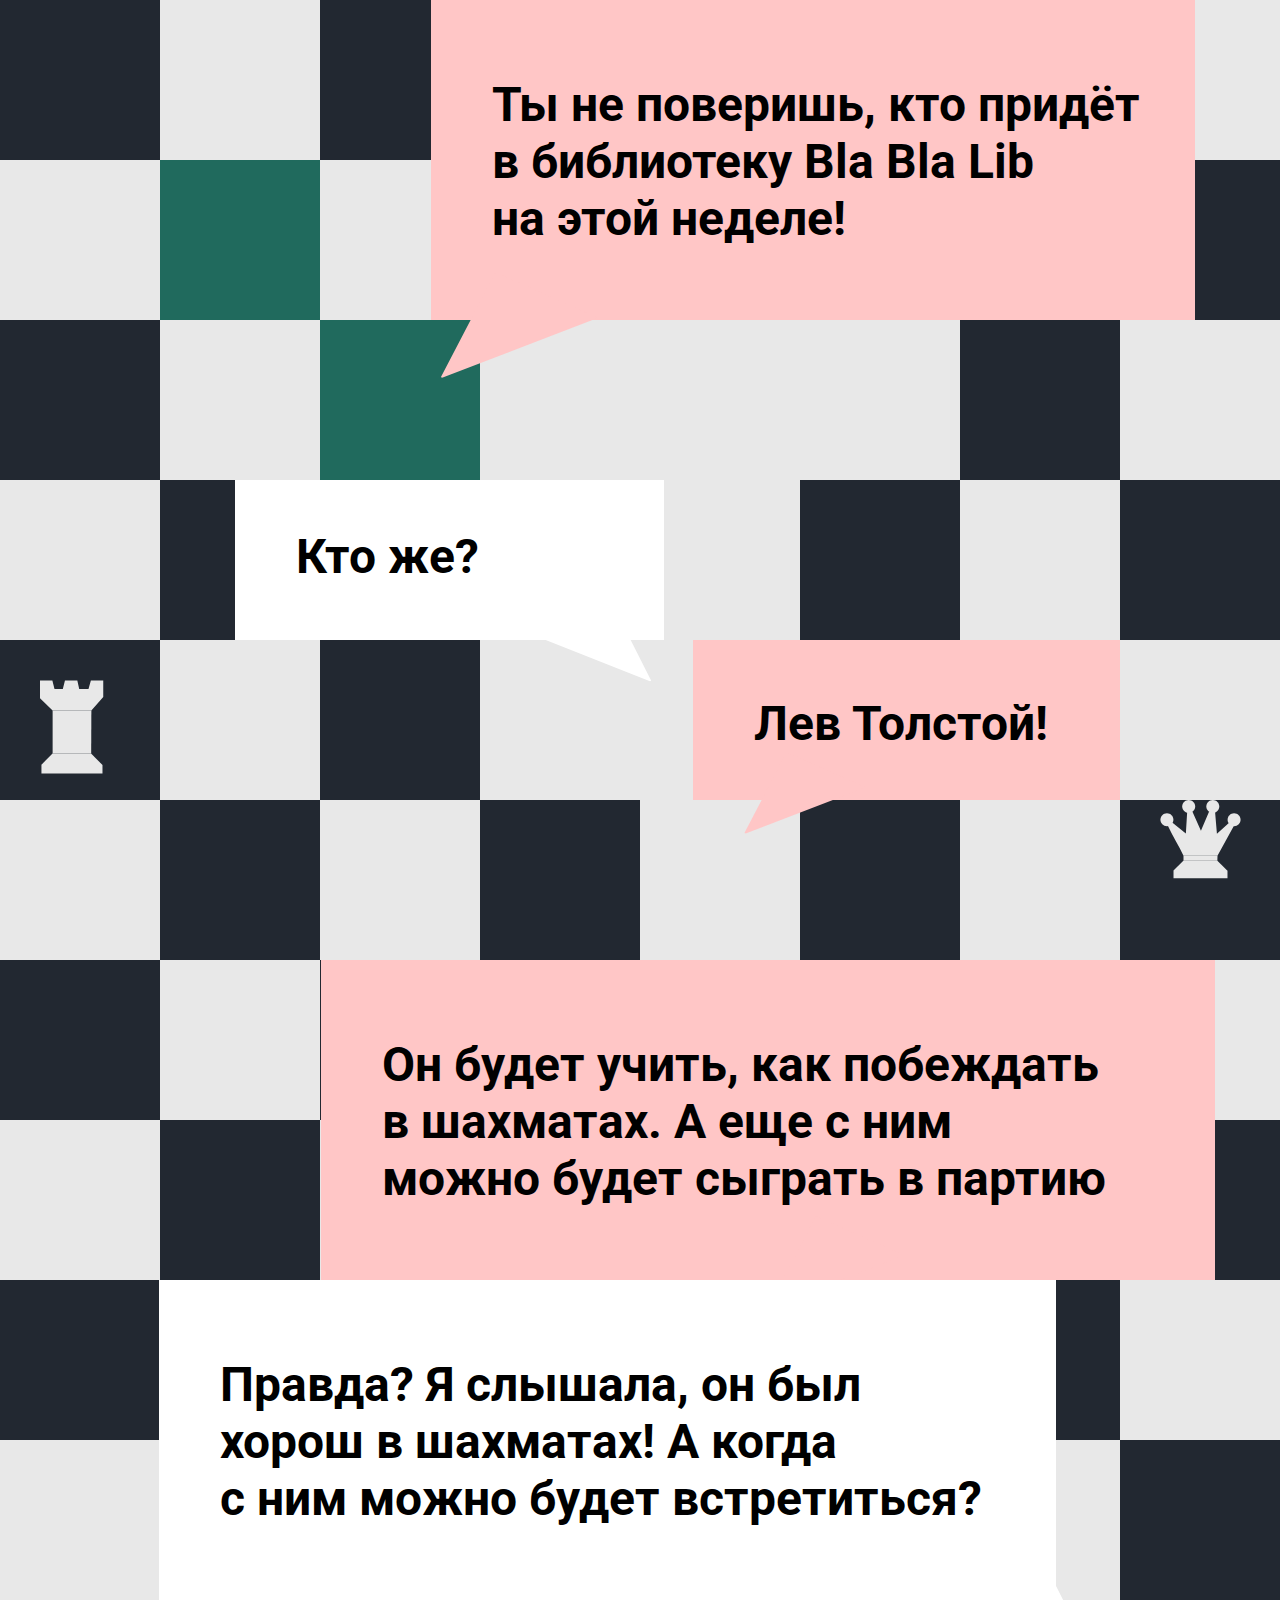
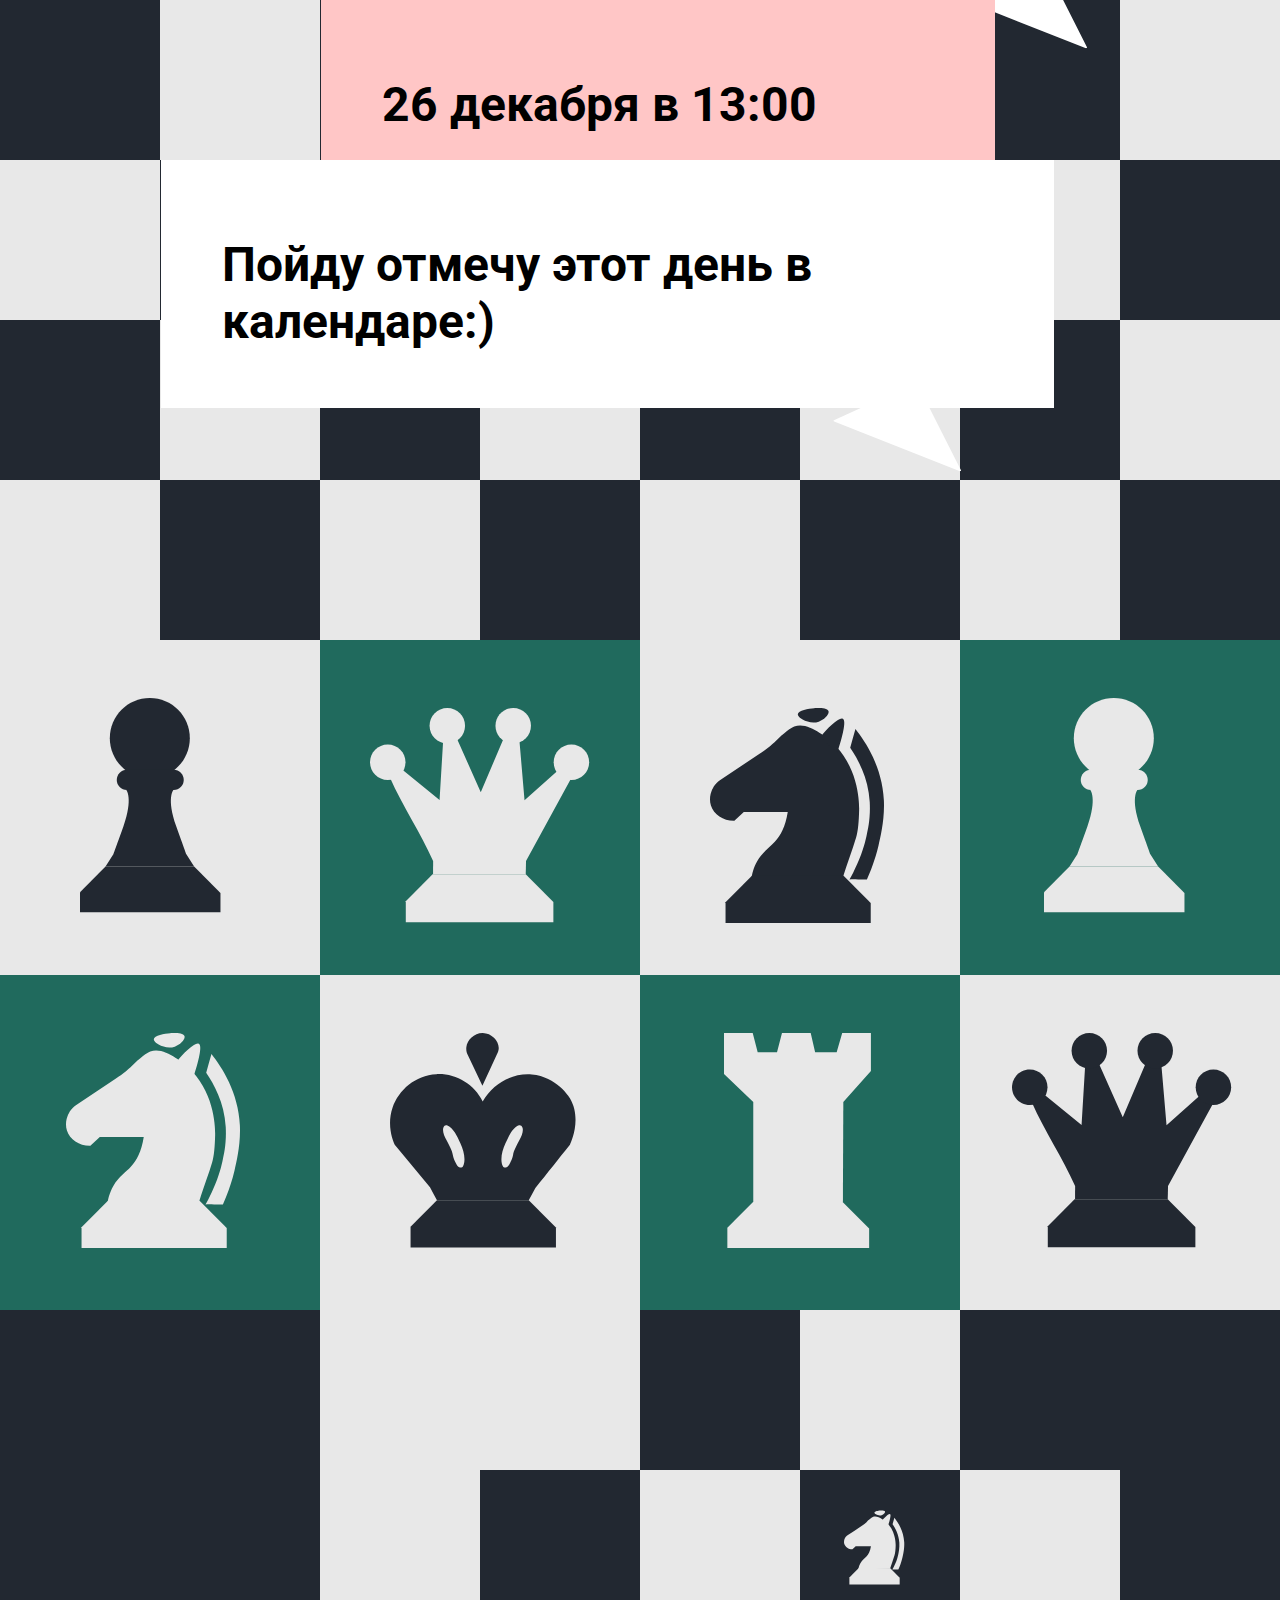
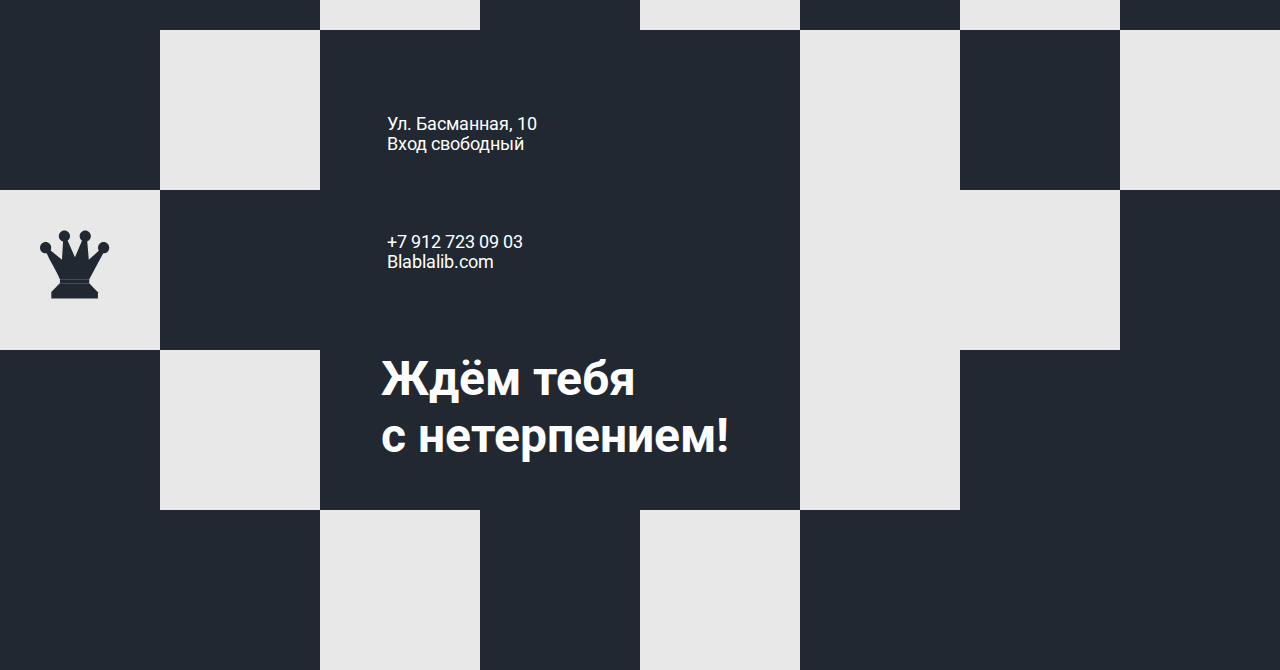
==== commit d4c41117: "t" ====
--- a/index.html
+++ b/index.html
@@ -95,20 +95,14 @@
    <div class="grid-item1" style="background: #E8E8E8;"></div>
    <div class="grid-item1" style="background: #222831;"></div>
    <div class="grid-item1" style="background: #E8E8E8;">
-        <div class="animatiokoroleva"></div>
+        <div class="koroleva"></div>
    </div>
    <div class="grid-item1" style="background: #222831;">
-        <!-- <div class="animationkoroleva"></div> -->
+        <div class="koroleva"></div>
    </div>
    <!-- 8 -->
    <div class="grid-item1" style="background: #222831;">
-
-
-
-     <div class="whiteladya"> <img class="image1" src="Images/belayaladya.svg" alt="belayaladya"></div>
-   </img>
-
-
+     <div class="whiteladya"> <img class="image1" src="Images/belayaladya.svg" alt="belayaladya"></img></div>
    </div>
 
    <div class="grid-item1" style="background: #E8E8E8;">
@@ -124,22 +118,22 @@
    <div class="grid-item1" style="background: #E8E8E8;"></div>
    <div class="grid-item1" style="background: #222831;"></div>
    <div class="grid-item1" style="background: #E8E8E8;">
-        <div class="animationkoroleva"></div>
+        <div class="koroleva"></div>
    </div>
    <!-- #8 -->
    <div class="grid-item1" style="background: #E8E8E8;"></div>
    <div class="grid-item1" style="background: #222831;"></div>
    <div class="grid-item1" style="background: #E8E8E8;">
-     <div class="animationwhiteladya"></div>
+     <div class="whiteladya"></div>
    </div>
    <div class="grid-item1" style="background: #222831;"></div>
    <div class="grid-item1" style="background: #E8E8E8;"></div>
    <div class="grid-item1" style="background: #222831;"></div>
    <div class="grid-item1" style="background: #E8E8E8;"></div>
    <div class="grid-item1" style="background: #222831;">
-     <img class="image2" src="Images/belayakoroleva.svg" alt="belayakoroleva">
-       <div class="animationkoroleva"></div>
-     </img>
+
+       <div class="koroleva"> <img class="image2" src="Images/belayakoroleva.svg" alt="belayakoroleva">   </img></div>
+
    </div>
    <!-- 8 -->
    <div class="grid-item1" style="background: #222831;"></div>
--- a/stylesheet/style.css
+++ b/stylesheet/style.css
@@ -236,12 +236,12 @@
   align-items: center;
   left: calc(50% - 40px);
   top: calc(50% - 40px);
-  animation-name: whiteladya;
-  animation-duration: 1s;
-  animation-play-state: paused;
-}
-
-.whiteladya:hover {
+  /* animation-name: whiteladya;
+  animation-duration: 4s;
+  animation-play-state: paused; */
+}
+
+.image1:hover {
   animation-play-state: running;
 }
 
@@ -252,7 +252,7 @@
   100% {top: 833px; left: 368px; }
 }
 
-.animationwhiteladya {
+/* .animationwhiteladya {
   width: 480px;
   height: 320px;
   top: 673px;
@@ -262,7 +262,7 @@
   animation-name: animationwhiteladya;
   animation-duration: 4s;
   animation-play-state: paused;
-}
+} */
 
 
 
@@ -275,9 +275,23 @@
   display: inline-block;
   left: calc(50% - 40px);
   top: calc(50% - 40px);
-}
-
-.animationkoroleva {
+  animation-name: koroleva;
+  animation-duration: 4s;
+  animation-play-state: paused;
+}
+
+.image2:hover {
+  animation-play-state: running;
+}
+
+@keyframes koroleva {
+  0% {top: 840px; left: 1155px;}
+    33% {top: 680px; left: 1155px; }
+    66% {top: 522px; left: 1155px; }
+    100% {top: 520px; left: 1000px; }
+}
+
+/* .animationkoroleva {
   width: 320px;
   height: 480px;
   top: 840px;
@@ -287,18 +301,9 @@
   animation-name: animationkoroleva;
   animation-duration: 4s;
   animation-play-state: paused;
-}
-
-.animationkoroleva:hover {
-  animation-play-state: running;
-}
-
-@keyframes animationkoroleva {
-0% {top: 840px; left: 1155px;}
-  33% {top: 680px; left: 1155px; }
-  66% {top: 522px; left: 1155px; }
-  100% {top: 520px; left: 1000px; }
-}
+} */
+
+
 
 #image3 {
   position: relative;
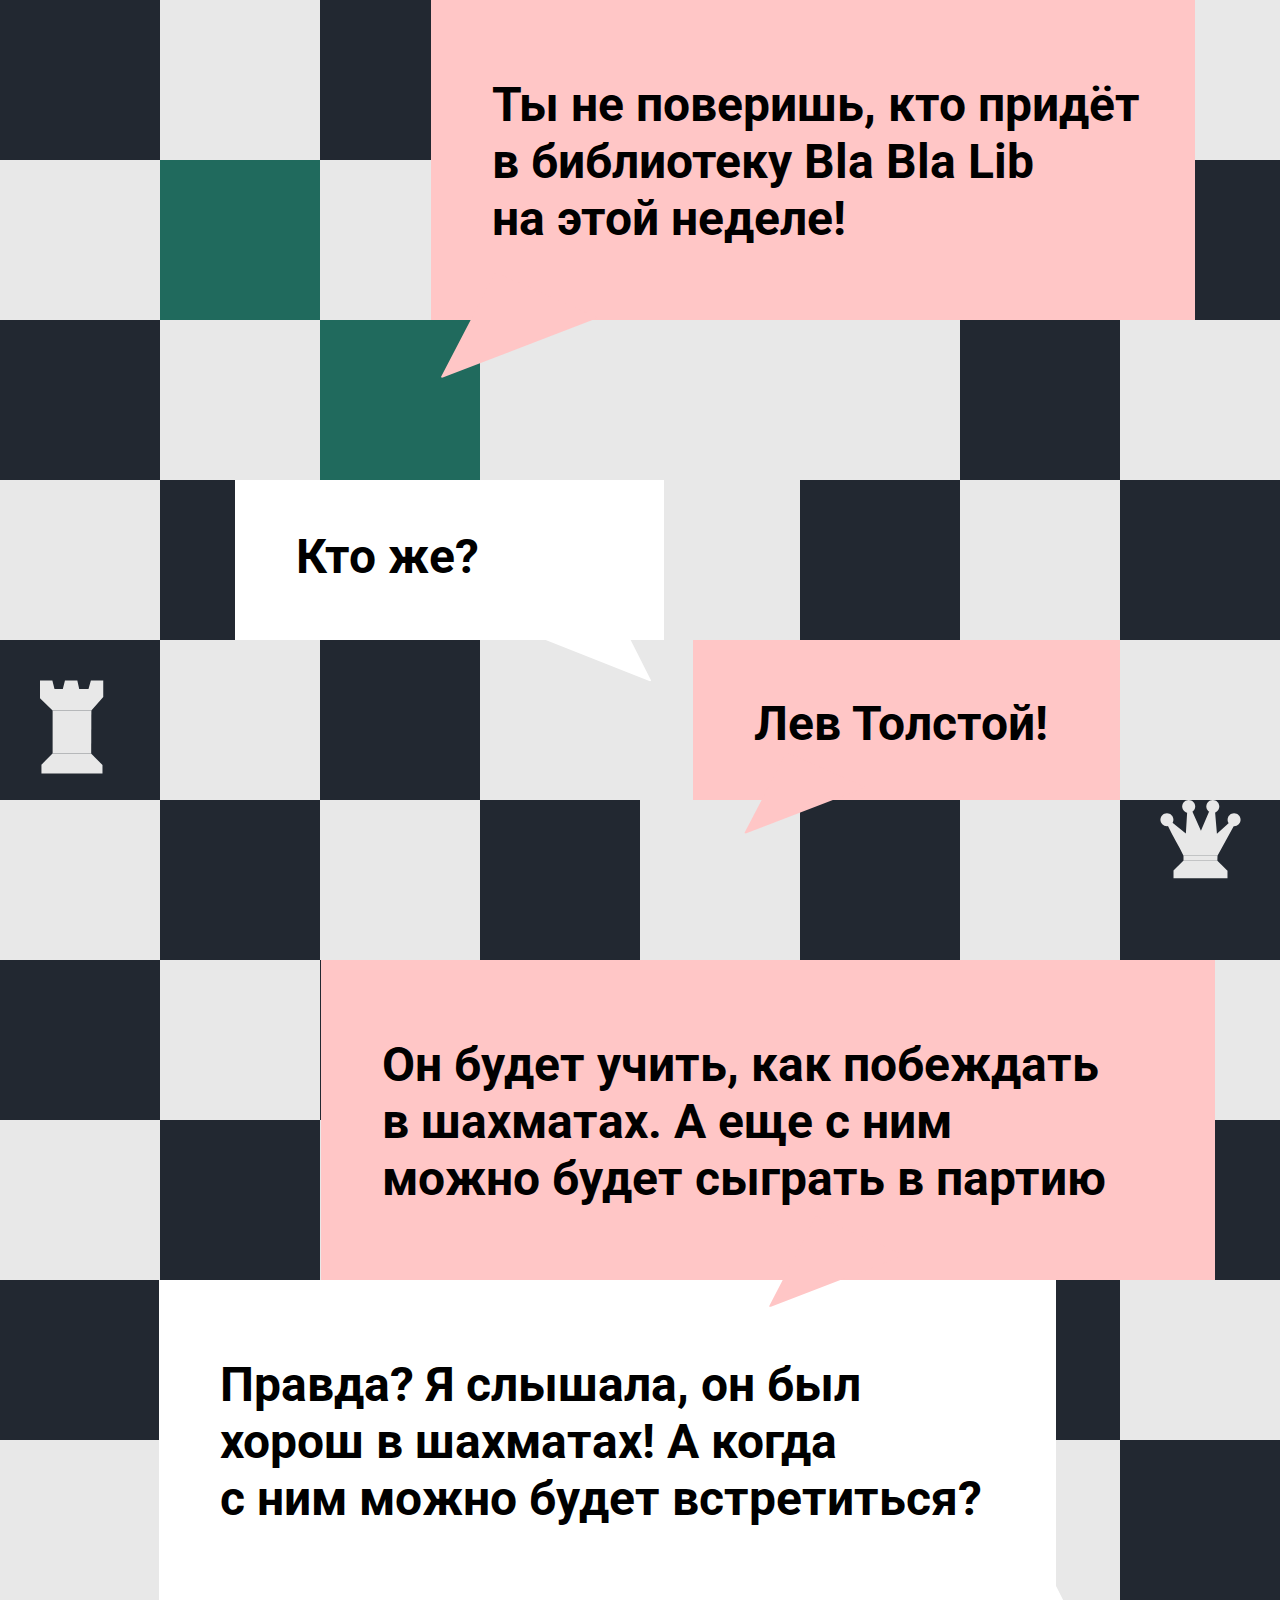
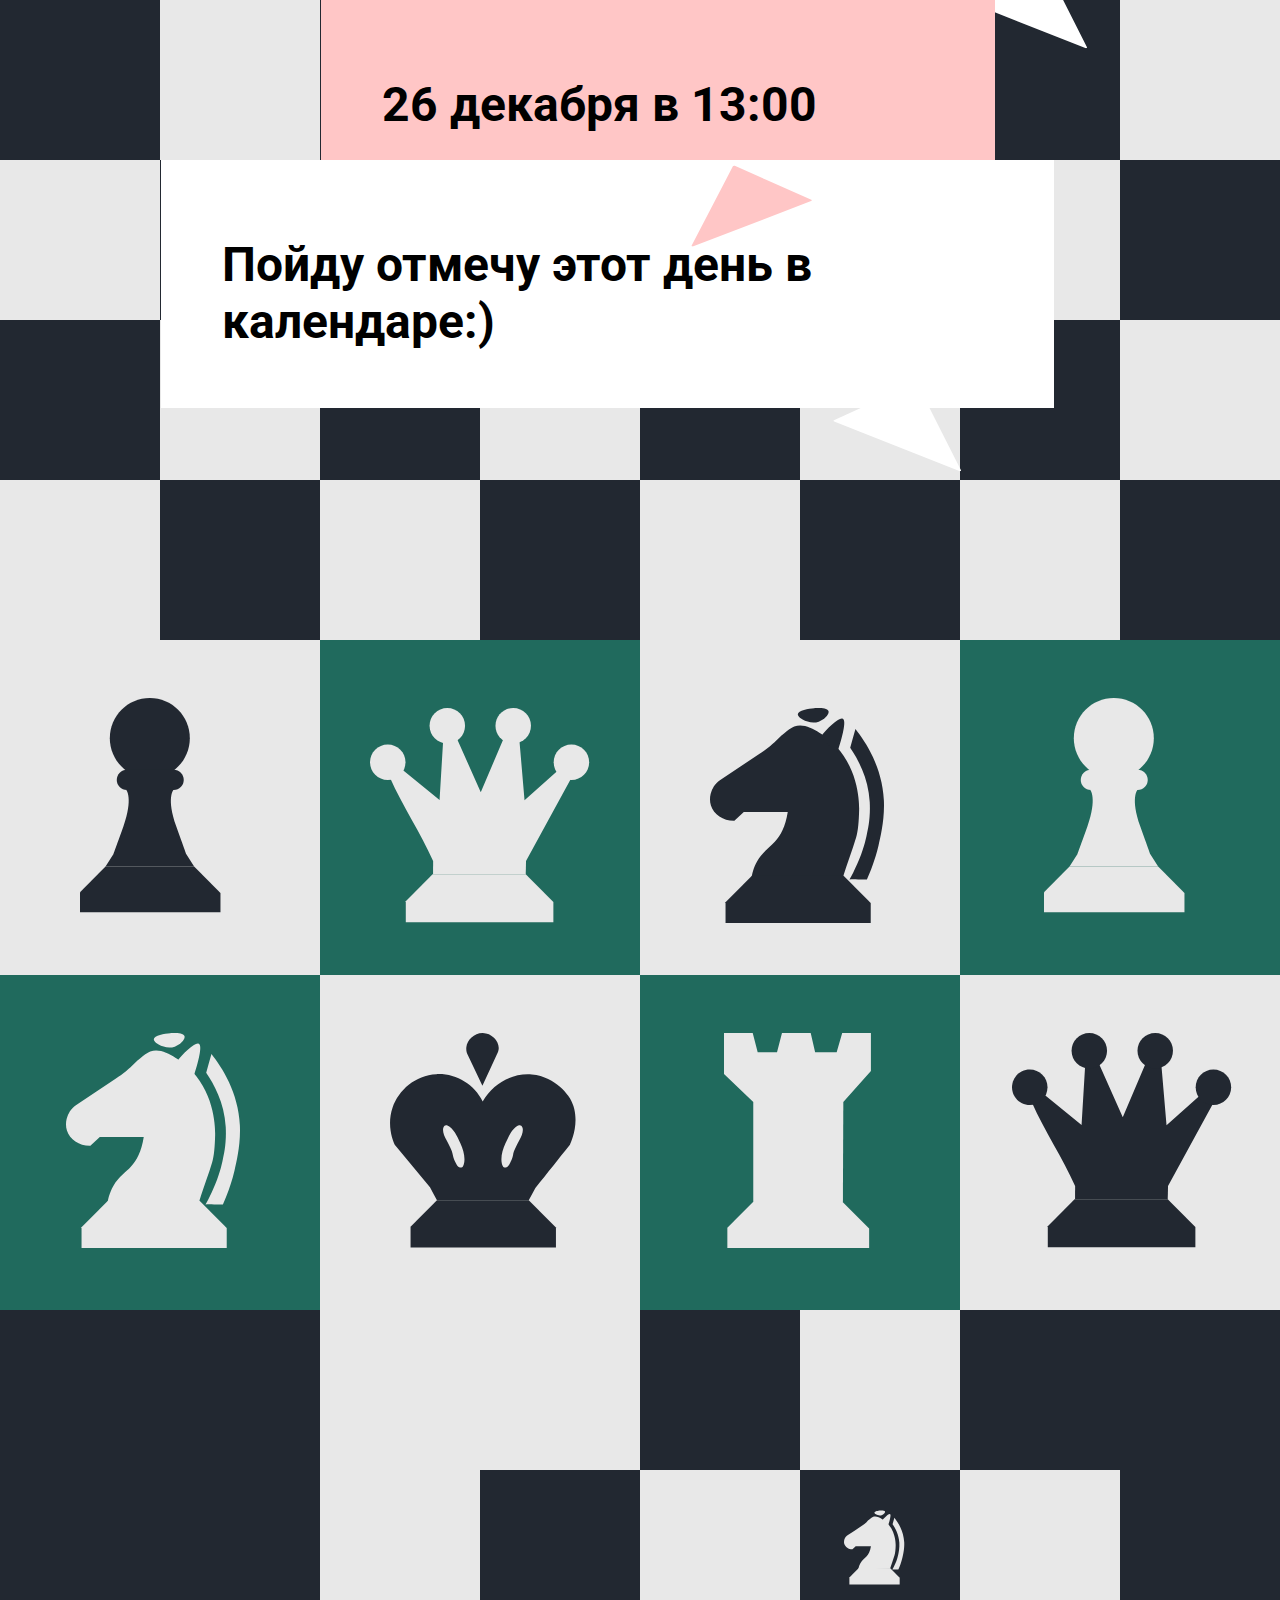
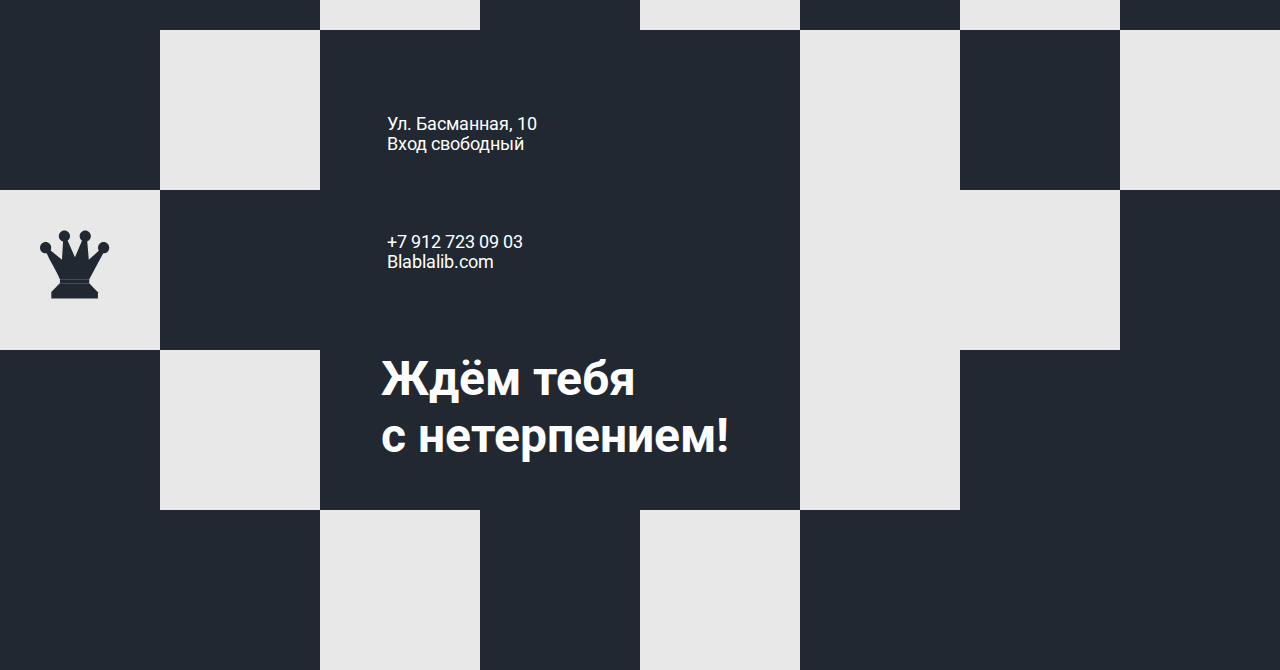
==== commit a5c5a00d: "t" ====
--- a/index.html
+++ b/index.html
@@ -95,7 +95,7 @@
    <div class="grid-item1" style="background: #E8E8E8;"></div>
    <div class="grid-item1" style="background: #222831;"></div>
    <div class="grid-item1" style="background: #E8E8E8;">
-        <div class="koroleva"></div>
+
    </div>
    <div class="grid-item1" style="background: #222831;">
         <div class="koroleva"></div>
@@ -110,7 +110,7 @@
    </div>
 
    <div class="grid-item1" style="background: #222831;">
-     <div class="whiteladya"></div>
+      <div class="whiteladya"></div>
    </div>
 
    <div class="grid-item1" style="background: #E8E8E8;"></div>
@@ -123,9 +123,7 @@
    <!-- #8 -->
    <div class="grid-item1" style="background: #E8E8E8;"></div>
    <div class="grid-item1" style="background: #222831;"></div>
-   <div class="grid-item1" style="background: #E8E8E8;">
-     <div class="whiteladya"></div>
-   </div>
+   <div class="grid-item1" style="background: #E8E8E8;"></div>
    <div class="grid-item1" style="background: #222831;"></div>
    <div class="grid-item1" style="background: #E8E8E8;"></div>
    <div class="grid-item1" style="background: #222831;"></div>
--- a/stylesheet/style.css
+++ b/stylesheet/style.css
@@ -88,7 +88,7 @@
   position: absolute;
   left: 28em;
   top: 16em;
-  z-index: 22;
+  z-index: 101;
   display: inline-block;
 }
 
@@ -96,15 +96,15 @@
   position: absolute;
   left: 800px;
   top: 1666,29px;
-  z-index: 23;
+  z-index: 120;
   display: inline-block;
 }
 
 .triangle6 {
   position: absolute;
-  left: 410,49px;
-  top: 1813,7px;
-  z-index: 24;
+  left: 370px;
+  top: 1813,1px;
+  z-index: 100;
   display: inline-block;
 }
 
@@ -131,7 +131,7 @@
   background-color: #FFC6C6;
   width: 894px;
   height: 320px;
-  z-index: 6;
+  z-index: 90;
   left: 321px;
   top: 960px;
   position: absolute;
@@ -154,7 +154,7 @@
   background-color: #FFC6C6;
   width: 674px;
   height: 160px;
-  z-index: 8;
+  z-index: 80;
   left: 321px;
   top: 1600px;
   display: inline-block;
@@ -166,7 +166,7 @@
   background-color: #FFFF;
   width: 893px;
   height: 248px;
-  z-index: 9;
+  z-index: 50;
   left: 161px;
   top: 1760px;
   display: inline-block;
@@ -227,6 +227,11 @@
   display: flex;
 }
 
+
+/* .whiteladya:hover {
+animation-play-state: running;
+} */
+
 .image1 {
   position: absolute;
   width: 64.23px;
@@ -236,20 +241,28 @@
   align-items: center;
   left: calc(50% - 40px);
   top: calc(50% - 40px);
-  /* animation-name: whiteladya;
-  animation-duration: 4s;
-  animation-play-state: paused; */
-}
-
-.image1:hover {
-  animation-play-state: running;
+  animation-name: whiteladya;
+  animation-duration: 2s;
+  animation-play-state: paused;
+}
+
+/* .image1:hover {
+  animation-play-state: running;
+} */
+
+.whiteladya {
+height: 160px;
+width: 640px;
+}
+
+.whiteladya:hover {
+animation-play-state: running;
 }
 
 @keyframes whiteladya {
-  0% {top: 673px; left: 48px;}
-  33% {top: 673px; left: 208px; }
-  66% {top: 673px; left: 368px; }
-  100% {top: 833px; left: 368px; }
+  0% {top: 1em; left: 0.2em;}
+  33% {top: 1em; left: 1.2em; }
+  100% {top: 1em; left: 2em; }
 }
 
 /* .animationwhiteladya {
@@ -285,10 +298,10 @@
 }
 
 @keyframes koroleva {
-  0% {top: 840px; left: 1155px;}
-    33% {top: 680px; left: 1155px; }
-    66% {top: 522px; left: 1155px; }
-    100% {top: 520px; left: 1000px; }
+  0% {top: 2.1em; left: 2.5em;}
+    33% {top: 1px; left: 2.5px; }
+    66% {top: .1px; left: 2.5px; }
+    100% {top: .01px; left: 2px; }
 }
 
 /* .animationkoroleva {
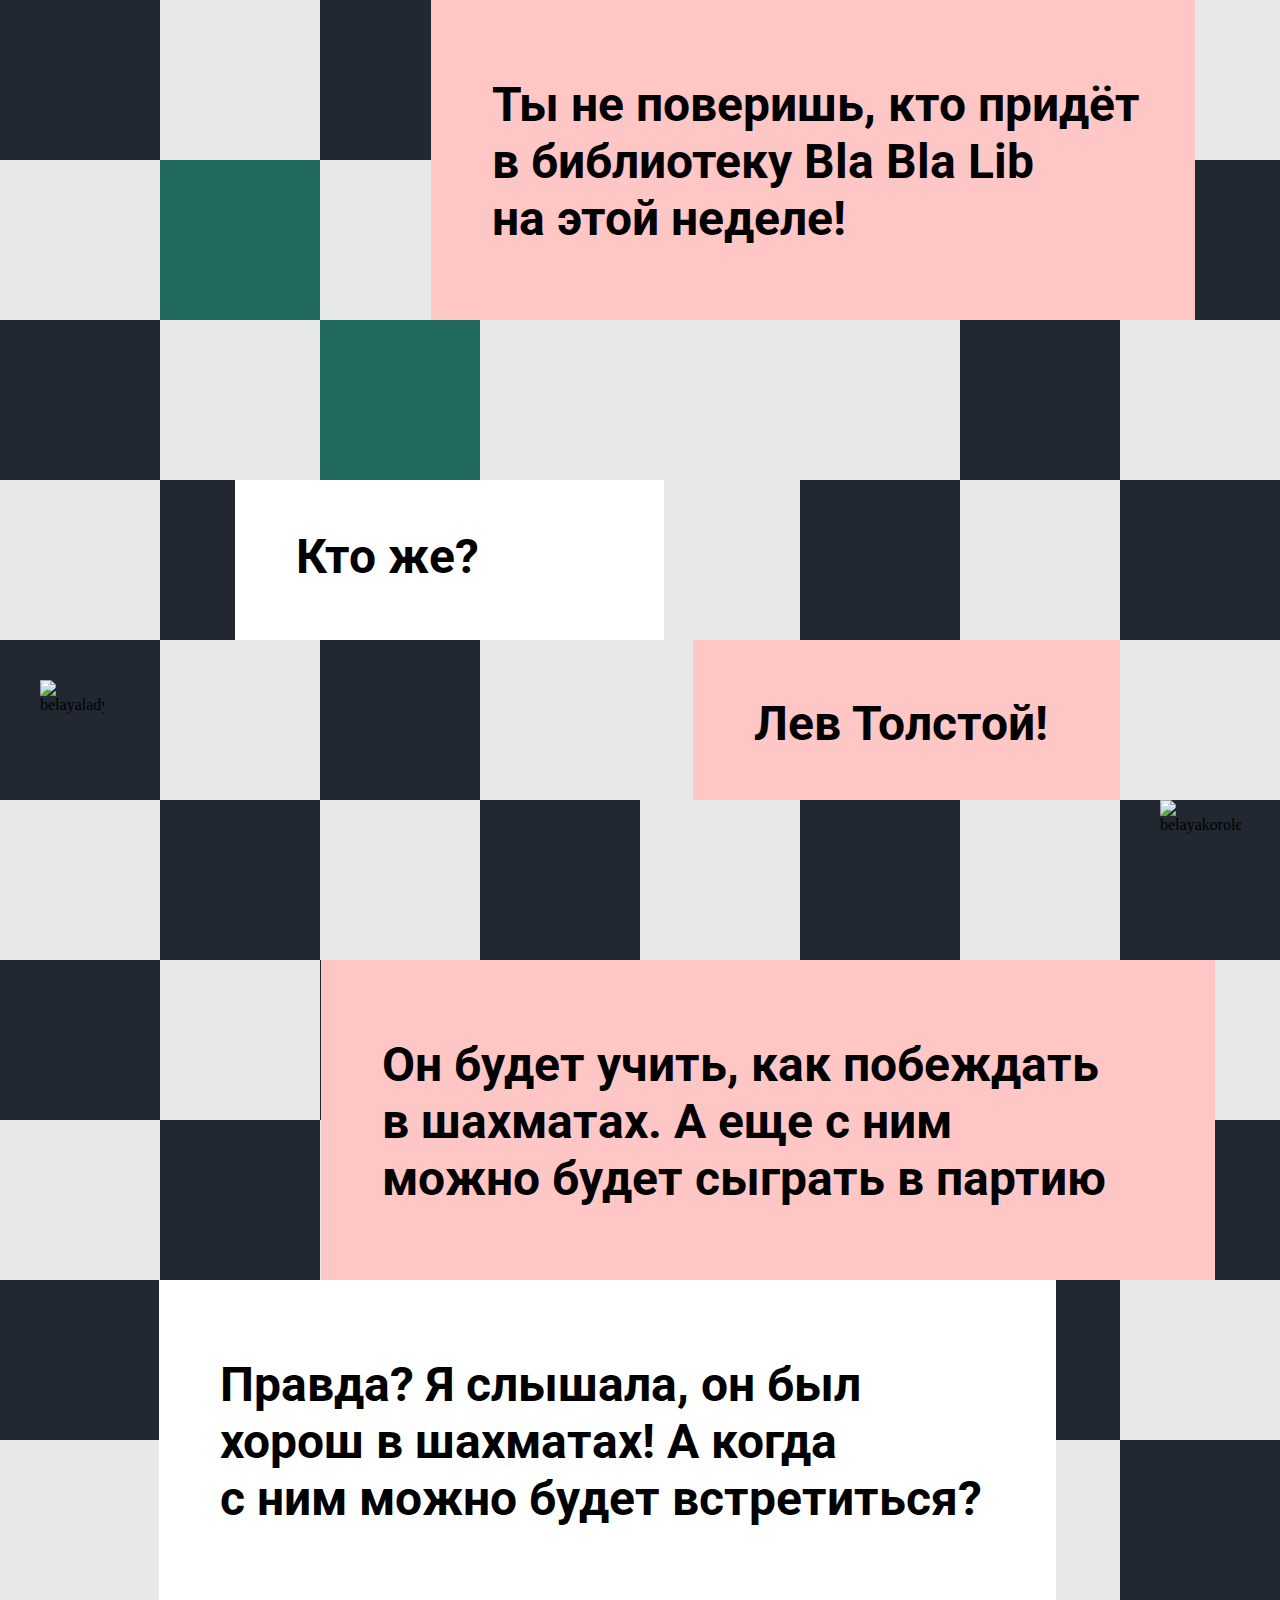
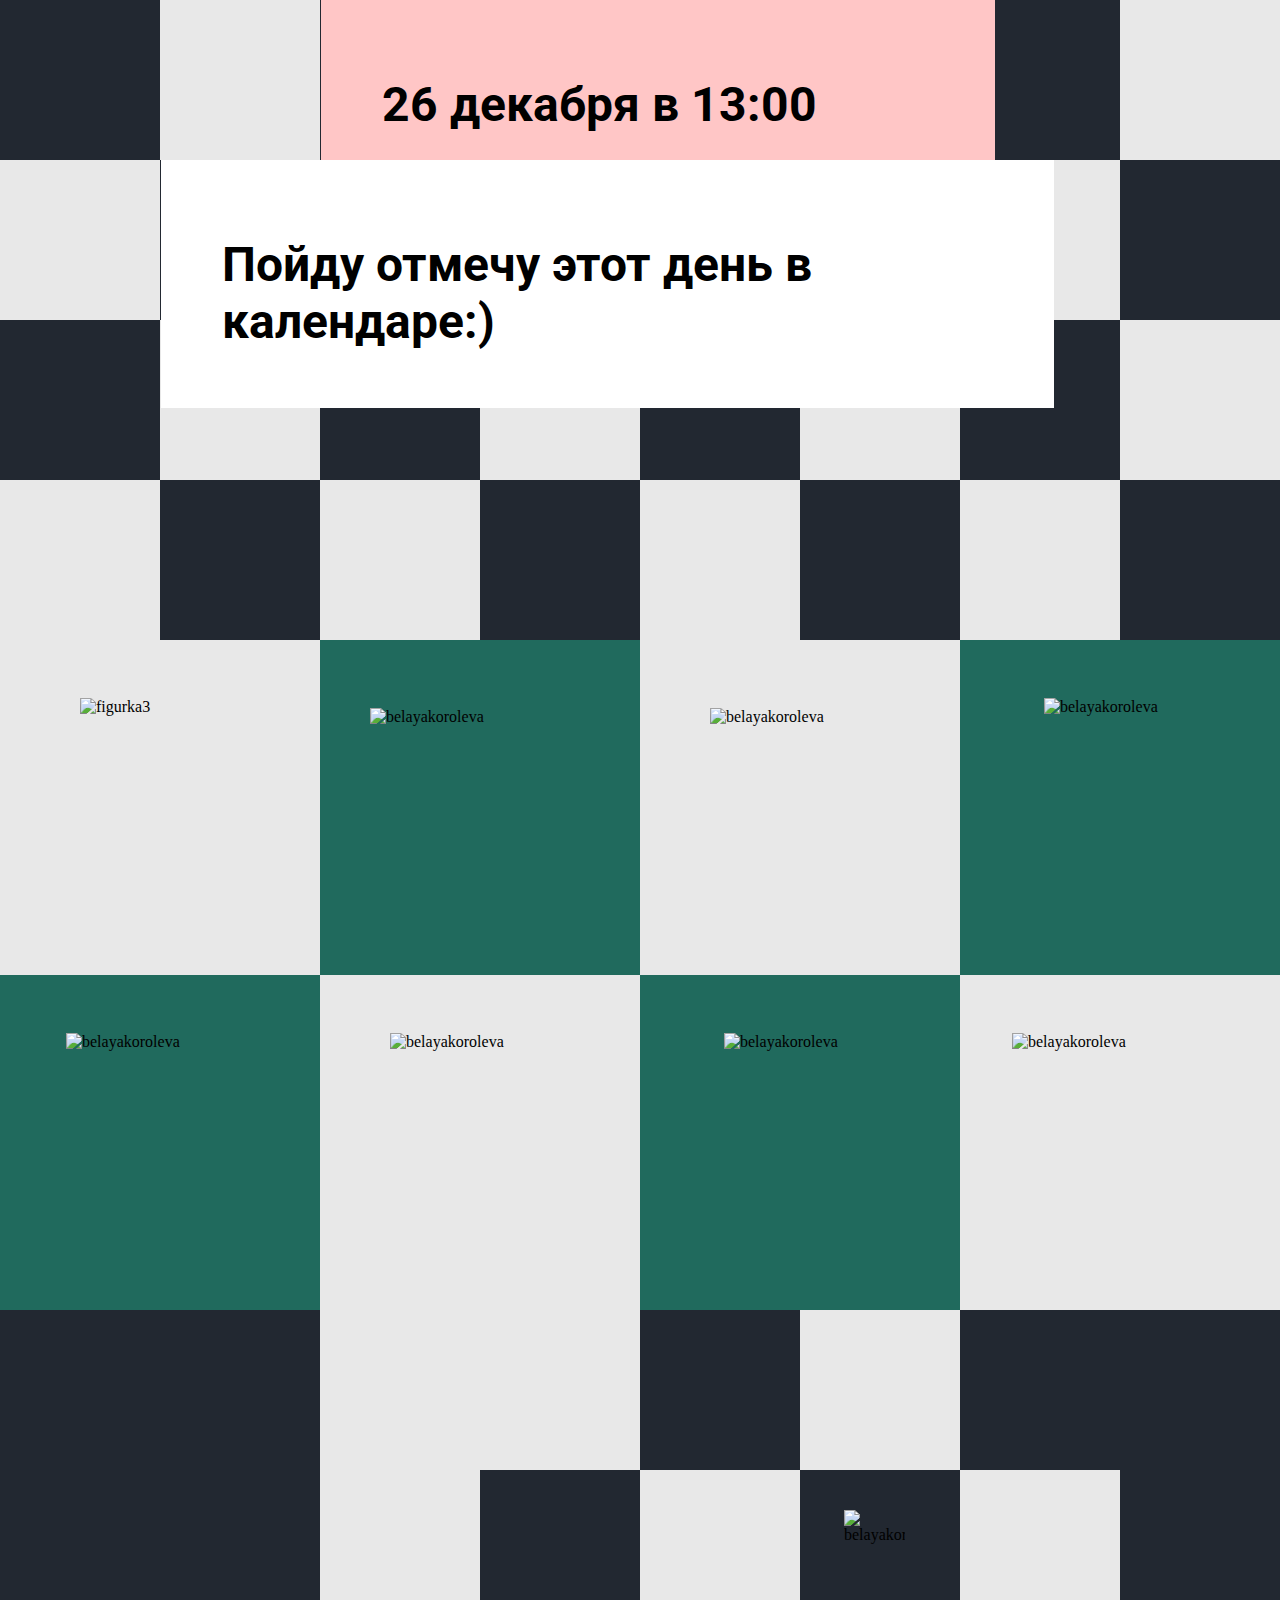
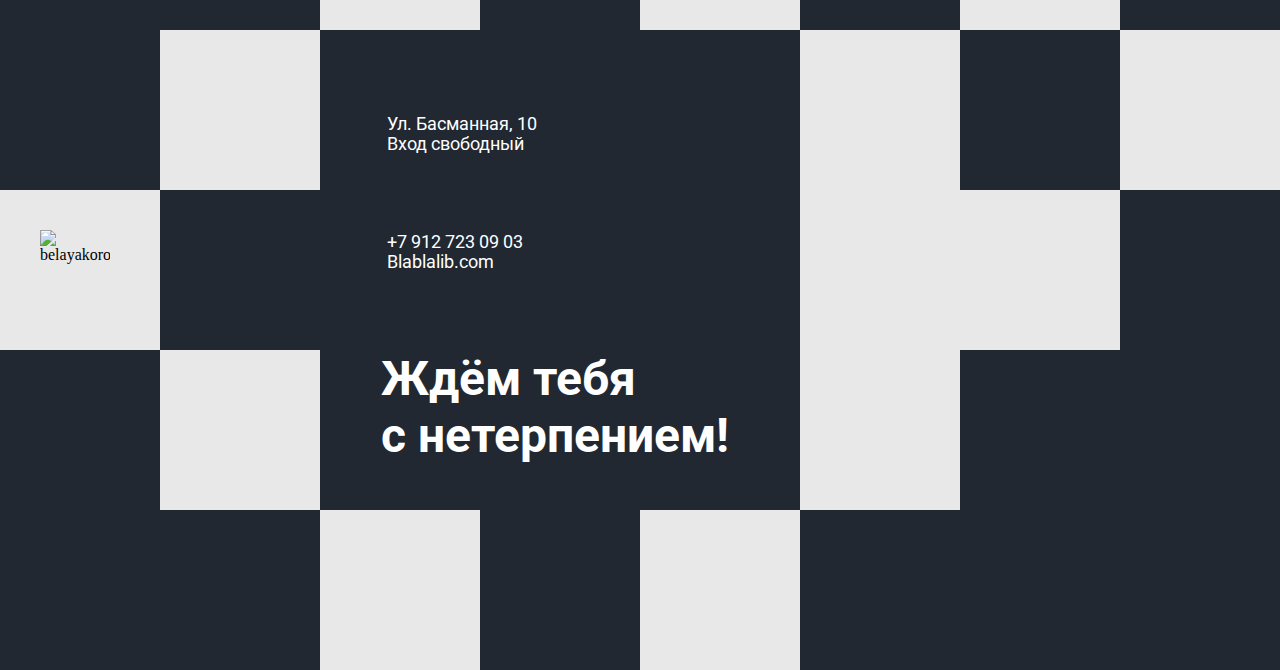
==== commit 6edb45cc: "t" ====
--- a/index.html
+++ b/index.html
@@ -94,9 +94,7 @@
    <div class="grid-item1" style="background: #222831;"></div>
    <div class="grid-item1" style="background: #E8E8E8;"></div>
    <div class="grid-item1" style="background: #222831;"></div>
-   <div class="grid-item1" style="background: #E8E8E8;">
-
-   </div>
+   <div class="grid-item1" style="background: #E8E8E8;"></div>
    <div class="grid-item1" style="background: #222831;">
         <div class="koroleva"></div>
    </div>
